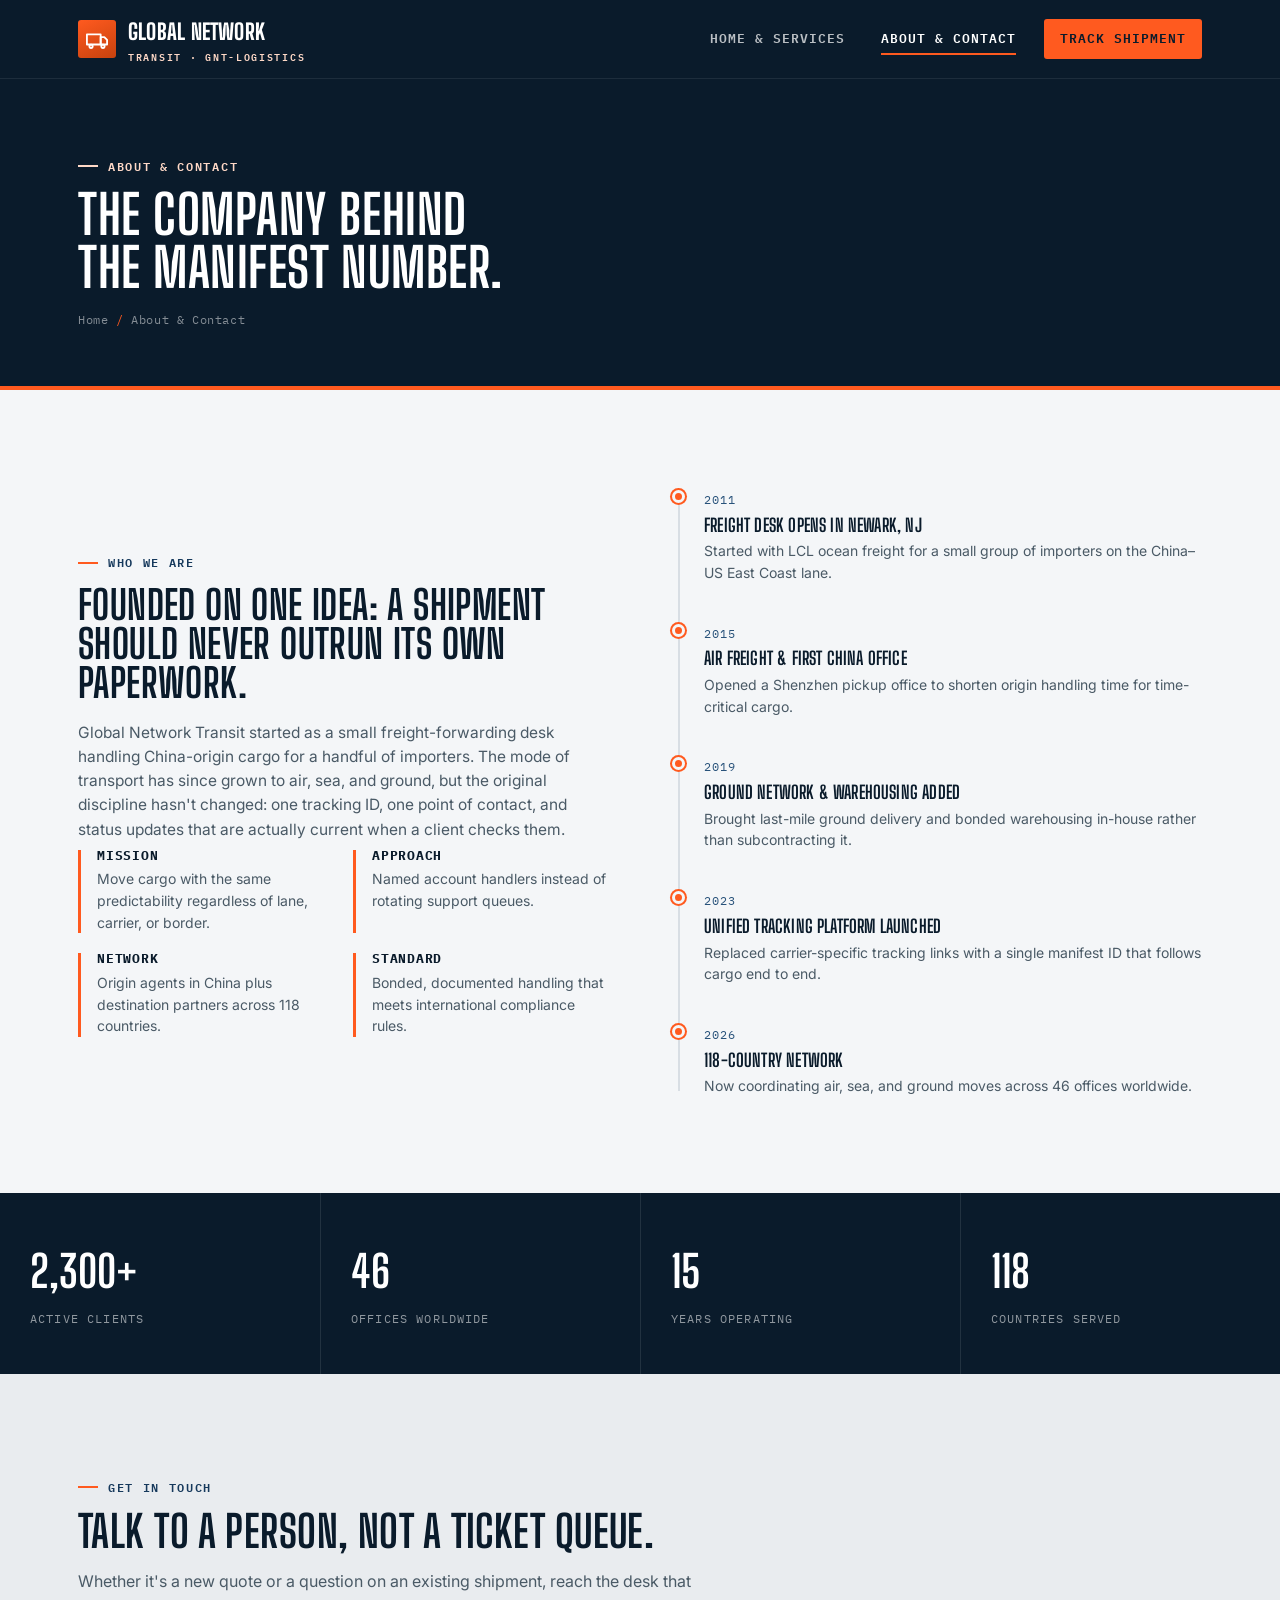
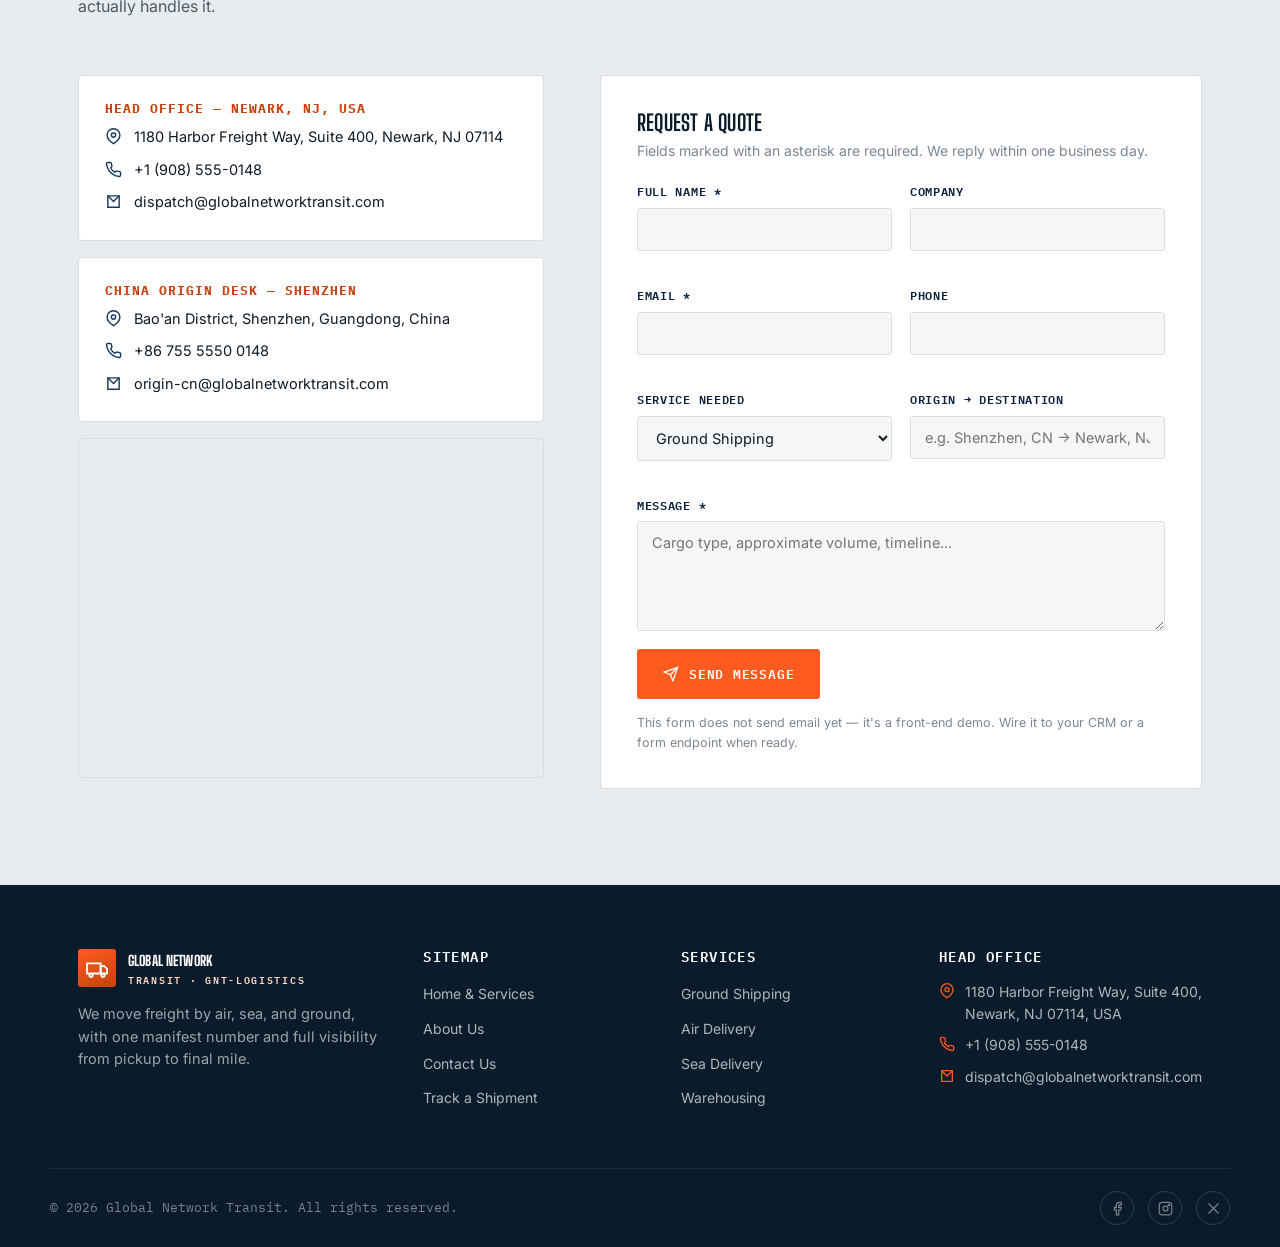
==== about-contact.html @ 24b529cf "first commit" ====
<!DOCTYPE html>
<html lang="en">
<head>
<meta charset="UTF-8">
<meta name="viewport" content="width=device-width, initial-scale=1.0">
<title>About &amp; Contact — Global Network Transit</title>
<meta name="description" content="Learn how Global Network Transit operates, then reach our team directly for quotes, support, or partnership inquiries.">
<link rel="stylesheet" href="css/style.css">
</head>
<body>

<header class="site-header">
  <div class="wrap header-inner">
    <a href="index.html" class="brand">
      <span class="brand-mark">
        <svg viewBox="0 0 24 24" fill="none" stroke="white" stroke-width="2" stroke-linecap="round" stroke-linejoin="round"><rect x="1" y="7" width="15" height="11"/><path d="M16 10h4l3 3v5h-7z"/><circle cx="5.5" cy="20" r="1.8"/><circle cx="18.5" cy="20" r="1.8"/></svg>
      </span>
      <span>Global Network<br><small>TRANSIT &middot; GNT-LOGISTICS</small></span>
    </a>
    <nav class="main-nav" aria-label="Primary">
      <a href="index.html">Home &amp; Services</a>
      <a href="about-contact.html" class="is-active">About &amp; Contact</a>
      <a href="tracking.html" class="nav-cta">Track Shipment</a>
    </nav>
  </div>
</header>

<section class="page-hero">
  <div class="wrap">
    <span class="eyebrow hero-eyebrow">About &amp; Contact</span>
    <h1>The company behind<br>the manifest number.</h1>
    <p class="breadcrumb"><a href="index.html">Home</a> <span>/</span> About &amp; Contact</p>
  </div>
</section>

<!-- ============================================================ ABOUT -->
<section class="section" id="about">
  <div class="wrap split">
    <div>
      <span class="eyebrow">Who We Are</span>
      <h2 style="margin-top:14px; font-size:clamp(28px,3.4vw,40px);">Founded on one idea: a shipment should never outrun its own paperwork.</h2>
      <p style="margin-top:18px; font-size:15.5px; color:#4A5A66;">Global Network Transit started as a small freight-forwarding desk handling China-origin cargo for a handful of importers. The mode of transport has since grown to air, sea, and ground, but the original discipline hasn't changed: one tracking ID, one point of contact, and status updates that are actually current when a client checks them.</p>
      <div class="value-list">
        <div class="value-item"><h4>Mission</h4><p>Move cargo with the same predictability regardless of lane, carrier, or border.</p></div>
        <div class="value-item"><h4>Approach</h4><p>Named account handlers instead of rotating support queues.</p></div>
        <div class="value-item"><h4>Network</h4><p>Origin agents in China plus destination partners across 118 countries.</p></div>
        <div class="value-item"><h4>Standard</h4><p>Bonded, documented handling that meets international compliance rules.</p></div>
      </div>
    </div>
    <div class="timeline">
      <div class="timeline-item"><span class="yr">2011</span><h4>Freight desk opens in Newark, NJ</h4><p>Started with LCL ocean freight for a small group of importers on the China–US East Coast lane.</p></div>
      <div class="timeline-item"><span class="yr">2015</span><h4>Air freight &amp; first China office</h4><p>Opened a Shenzhen pickup office to shorten origin handling time for time-critical cargo.</p></div>
      <div class="timeline-item"><span class="yr">2019</span><h4>Ground network &amp; warehousing added</h4><p>Brought last-mile ground delivery and bonded warehousing in-house rather than subcontracting it.</p></div>
      <div class="timeline-item"><span class="yr">2023</span><h4>Unified tracking platform launched</h4><p>Replaced carrier-specific tracking links with a single manifest ID that follows cargo end to end.</p></div>
      <div class="timeline-item"><span class="yr">2026</span><h4>118-country network</h4><p>Now coordinating air, sea, and ground moves across 46 offices worldwide.</p></div>
    </div>
  </div>
</section>

<div class="stats-strip">
  <div class="stat-block"><b>2,300+</b><span>Active Clients</span></div>
  <div class="stat-block"><b>46</b><span>Offices Worldwide</span></div>
  <div class="stat-block"><b>15</b><span>Years Operating</span></div>
  <div class="stat-block"><b>118</b><span>Countries Served</span></div>
</div>

<!-- ============================================================ CONTACT -->
<section class="section section-dim" id="contact">
  <div class="wrap">
    <div class="section-head">
      <span class="eyebrow">Get In Touch</span>
      <h2>Talk to a person, not a ticket queue.</h2>
      <p>Whether it's a new quote or a question on an existing shipment, reach the desk that actually handles it.</p>
    </div>

    <div class="contact-grid">

      <div>
        <div class="contact-card">
          <h4>Head Office — Newark, NJ, USA</h4>
          <div class="line"><svg viewBox="0 0 24 24" fill="none" stroke="currentColor" stroke-width="2"><path d="M21 10c0 7-9 12-9 12s-9-5-9-12a9 9 0 0 1 18 0z"/><circle cx="12" cy="10" r="3"/></svg><span>1180 Harbor Freight Way, Suite 400, Newark, NJ 07114</span></div>
          <div class="line"><svg viewBox="0 0 24 24" fill="none" stroke="currentColor" stroke-width="2"><path d="M22 16.9v3a2 2 0 0 1-2.2 2 19.8 19.8 0 0 1-8.6-3.1 19.5 19.5 0 0 1-6-6 19.8 19.8 0 0 1-3.1-8.7A2 2 0 0 1 4.1 2h3a2 2 0 0 1 2 1.7c.1.9.3 1.8.6 2.7a2 2 0 0 1-.5 2.1L8 9.9a16 16 0 0 0 6 6l1.4-1.2a2 2 0 0 1 2.1-.5c.9.3 1.8.5 2.7.6a2 2 0 0 1 1.8 2.1z"/></svg><span>+1 (908) 555-0148</span></div>
          <div class="line"><svg viewBox="0 0 24 24" fill="none" stroke="currentColor" stroke-width="2"><path d="M4 4h16v16H4z"/><path d="m4 4 8 8 8-8"/></svg><span>dispatch@globalnetworktransit.com</span></div>
        </div>

        <div class="contact-card">
          <h4>China Origin Desk — Shenzhen</h4>
          <div class="line"><svg viewBox="0 0 24 24" fill="none" stroke="currentColor" stroke-width="2"><path d="M21 10c0 7-9 12-9 12s-9-5-9-12a9 9 0 0 1 18 0z"/><circle cx="12" cy="10" r="3"/></svg><span>Bao'an District, Shenzhen, Guangdong, China</span></div>
          <div class="line"><svg viewBox="0 0 24 24" fill="none" stroke="currentColor" stroke-width="2"><path d="M22 16.9v3a2 2 0 0 1-2.2 2 19.8 19.8 0 0 1-8.6-3.1 19.5 19.5 0 0 1-6-6 19.8 19.8 0 0 1-3.1-8.7A2 2 0 0 1 4.1 2h3a2 2 0 0 1 2 1.7c.1.9.3 1.8.6 2.7a2 2 0 0 1-.5 2.1L8 9.9a16 16 0 0 0 6 6l1.4-1.2a2 2 0 0 1 2.1-.5c.9.3 1.8.5 2.7.6a2 2 0 0 1 1.8 2.1z"/></svg><span>+86 755 5550 0148</span></div>
          <div class="line"><svg viewBox="0 0 24 24" fill="none" stroke="currentColor" stroke-width="2"><path d="M4 4h16v16H4z"/><path d="m4 4 8 8 8-8"/></svg><span>origin-cn@globalnetworktransit.com</span></div>
        </div>

        <div class="map-embed">
          <iframe src="https://www.openstreetmap.org/export/embed.html?bbox=-74.2200%2C40.7100%2C-74.1300%2C40.7600&layer=mapnik&marker=40.735,-74.175" style="border:0; width:100%; height:100%;" loading="lazy" title="Head office location map"></iframe>
        </div>
      </div>

      <div class="form-card" id="quote">
        <h3 style="font-size:22px; margin-bottom:6px;">Request a Quote</h3>
        <p style="font-size:14px; color:#7A8792; margin-bottom:22px;">Fields marked with an asterisk are required. We reply within one business day.</p>
        <form id="contactForm" novalidate>
          <div class="field-row">
            <div class="field"><label for="fname">Full name *</label><input id="fname" name="fname" type="text" required></div>
            <div class="field"><label for="company">Company</label><input id="company" name="company" type="text"></div>
          </div>
          <div class="field-row">
            <div class="field"><label for="email">Email *</label><input id="email" name="email" type="email" required></div>
            <div class="field"><label for="phone">Phone</label><input id="phone" name="phone" type="tel"></div>
          </div>
          <div class="field-row">
            <div class="field">
              <label for="service">Service needed</label>
              <select id="service" name="service">
                <option>Ground Shipping</option>
                <option>Air Delivery</option>
                <option>Sea Delivery</option>
                <option>Warehousing</option>
                <option>Not sure yet</option>
              </select>
            </div>
            <div class="field">
              <label for="lane">Origin → Destination</label>
              <input id="lane" name="lane" type="text" placeholder="e.g. Shenzhen, CN → Newark, NJ">
            </div>
          </div>
          <div class="field">
            <label for="message">Message *</label>
            <textarea id="message" name="message" required placeholder="Cargo type, approximate volume, timeline..."></textarea>
          </div>
          <button type="submit" class="btn btn-signal">
            <svg viewBox="0 0 24 24" fill="none" stroke="currentColor" stroke-width="2"><path d="m22 2-7 20-4-9-9-4z"/><path d="M22 2 11 13"/></svg>
            Send Message
          </button>
          <p class="form-note">This form does not send email yet — it's a front-end demo. Wire it to your CRM or a form endpoint when ready.</p>
          <div class="form-success" id="formSuccess">
            <svg viewBox="0 0 24 24" fill="none" stroke="currentColor" stroke-width="2"><path d="M22 11.08V12a10 10 0 1 1-5.93-9.14"/><path d="m22 4-10 10-3-3"/></svg>
            <span>Thanks — your message has been queued for our dispatch team.</span>
          </div>
        </form>
      </div>

    </div>
  </div>
</section>

<footer class="site-footer">
  <div class="wrap footer-grid">
    <div class="footer-brand">
      <a href="index.html" class="brand" style="color:white;">
        <span class="brand-mark"><svg viewBox="0 0 24 24" fill="none" stroke="white" stroke-width="2" stroke-linecap="round" stroke-linejoin="round"><rect x="1" y="7" width="15" height="11"/><path d="M16 10h4l3 3v5h-7z"/><circle cx="5.5" cy="20" r="1.8"/><circle cx="18.5" cy="20" r="1.8"/></svg></span>
        <span>Global Network<br><small>TRANSIT &middot; GNT-LOGISTICS</small></span>
      </a>
      <p>We move freight by air, sea, and ground, with one manifest number and full visibility from pickup to final mile.</p>
    </div>
    <div>
      <h4>Sitemap</h4>
      <ul>
        <li><a href="index.html">Home &amp; Services</a></li>
        <li><a href="about-contact.html">About Us</a></li>
        <li><a href="about-contact.html#contact">Contact Us</a></li>
        <li><a href="tracking.html">Track a Shipment</a></li>
      </ul>
    </div>
    <div>
      <h4>Services</h4>
      <ul>
        <li><a href="index.html#services">Ground Shipping</a></li>
        <li><a href="index.html#services">Air Delivery</a></li>
        <li><a href="index.html#services">Sea Delivery</a></li>
        <li><a href="index.html#services">Warehousing</a></li>
      </ul>
    </div>
    <div>
      <h4>Head Office</h4>
      <div class="footer-contact-line">
        <svg viewBox="0 0 24 24" fill="none" stroke="currentColor" stroke-width="2"><path d="M21 10c0 7-9 12-9 12s-9-5-9-12a9 9 0 0 1 18 0z"/><circle cx="12" cy="10" r="3"/></svg>
        <span>1180 Harbor Freight Way, Suite 400, Newark, NJ 07114, USA</span>
      </div>
      <div class="footer-contact-line">
        <svg viewBox="0 0 24 24" fill="none" stroke="currentColor" stroke-width="2"><path d="M22 16.9v3a2 2 0 0 1-2.2 2 19.8 19.8 0 0 1-8.6-3.1 19.5 19.5 0 0 1-6-6 19.8 19.8 0 0 1-3.1-8.7A2 2 0 0 1 4.1 2h3a2 2 0 0 1 2 1.7c.1.9.3 1.8.6 2.7a2 2 0 0 1-.5 2.1L8 9.9a16 16 0 0 0 6 6l1.4-1.2a2 2 0 0 1 2.1-.5c.9.3 1.8.5 2.7.6a2 2 0 0 1 1.8 2.1z"/></svg>
        <span>+1 (908) 555-0148</span>
      </div>
      <div class="footer-contact-line">
        <svg viewBox="0 0 24 24" fill="none" stroke="currentColor" stroke-width="2"><path d="M4 4h16v16H4z"/><path d="m4 4 8 8 8-8"/></svg>
        <span>dispatch@globalnetworktransit.com</span>
      </div>
    </div>
  </div>
  <div class="wrap footer-bottom">
    <span>&copy; 2026 Global Network Transit. All rights reserved.</span>
    <div class="footer-social">
      <a href="#" aria-label="Facebook"><svg viewBox="0 0 24 24" fill="none" stroke="currentColor" stroke-width="2"><path d="M18 2h-3a5 5 0 0 0-5 5v3H7v4h3v8h4v-8h3l1-4h-4V7a1 1 0 0 1 1-1h3z"/></svg></a>
      <a href="#" aria-label="Instagram"><svg viewBox="0 0 24 24" fill="none" stroke="currentColor" stroke-width="2"><rect x="2" y="2" width="20" height="20" rx="5"/><circle cx="12" cy="12" r="4"/><circle cx="17.5" cy="6.5" r="1"/></svg></a>
      <a href="#" aria-label="X / Twitter"><svg viewBox="0 0 24 24" fill="none" stroke="currentColor" stroke-width="2"><path d="M4 4l16 16M20 4 4 20"/></svg></a>
    </div>
  </div>
</footer>

<script>
document.getElementById('contactForm').addEventListener('submit', function(e){
  e.preventDefault();
  document.getElementById('formSuccess').classList.add('show');
});
</script>

</body>
</html>
---- css/style.css ----
/* ==========================================================================
   GLOBAL NETWORK TRANSIT — shared stylesheet
   Design language: "Manifest Line" — cargo-stencil display type,
   navy hull + signal-orange freight accent, route-line motif.
   ========================================================================== */

@import url('https://fonts.googleapis.com/css2?family=Big+Shoulders+Display:wght@600;700;800;900&family=Inter:wght@400;500;600;700&family=IBM+Plex+Mono:wght@500;600&display=swap');

:root{
  --navy-900:#0A1B2B;
  --navy-800:#0C2340;
  --navy-700:#16395C;
  --navy-600:#28527A;
  --ink:#0E1B26;
  --paper:#F4F6F8;
  --paper-dim:#E9ECEF;
  --line:#D8DEE4;
  --signal:#FF5A1F;
  --signal-dim:#FFD9C7;
  --signal-deep:#C7420E;
  --white:#FFFFFF;
  --ok:#1C8A5B;

  --font-display:'Big Shoulders Display', sans-serif;
  --font-body:'Inter', -apple-system, BlinkMacSystemFont, sans-serif;
  --font-mono:'IBM Plex Mono', monospace;

  --wrap:1180px;
  --radius:4px;
  --shadow-soft: 0 12px 32px -18px rgba(10,27,43,0.35);
}

*,*::before,*::after{ box-sizing:border-box; }
html{ scroll-behavior:smooth; }
body{
  margin:0;
  font-family:var(--font-body);
  color:var(--ink);
  background:var(--paper);
  line-height:1.55;
  -webkit-font-smoothing:antialiased;
}
img{ max-width:100%; display:block; }
a{ color:inherit; text-decoration:none; }
ul{ list-style:none; margin:0; padding:0; }
h1,h2,h3,h4{ margin:0; font-family:var(--font-display); text-transform:uppercase; letter-spacing:0.01em; line-height:0.98; color:var(--navy-900); }
p{ margin:0; }
button{ font-family:inherit; cursor:pointer; }
input,select,textarea{ font-family:inherit; font-size:inherit; }

:focus-visible{
  outline:3px solid var(--signal);
  outline-offset:2px;
}

.wrap{ max-width:var(--wrap); margin:0 auto; padding:0 28px; }

.eyebrow{
  display:inline-flex; align-items:center; gap:10px;
  font-family:var(--font-mono); font-size:12px; font-weight:600;
  letter-spacing:0.14em; text-transform:uppercase;
  color:var(--navy-700);
}
.eyebrow::before{
  content:''; width:20px; height:2px; background:var(--signal);
  display:inline-block;
}

/* ---------------------------------------------------------------- header */
.site-header{
  position:sticky; top:0; z-index:100;
  background:var(--navy-900);
  border-bottom:1px solid rgba(255,255,255,0.08);
}
.header-inner{
  display:flex; align-items:center; justify-content:space-between;
  gap:24px; height:78px;
}
.brand{
  display:flex; align-items:center; gap:12px;
  font-family:var(--font-display); color:var(--white);
  font-size:22px; font-weight:800; letter-spacing:0.01em;
  text-transform:uppercase; white-space:nowrap;
}
.brand-mark{
  width:38px; height:38px; border-radius:3px;
  background:linear-gradient(155deg, var(--signal), var(--signal-deep));
  display:flex; align-items:center; justify-content:center;
  flex-shrink:0;
}
.brand-mark svg{ width:22px; height:22px; }
.brand small{
  display:block; font-family:var(--font-mono); font-size:9.5px;
  letter-spacing:0.18em; color:var(--signal-dim); font-weight:600;
  text-transform:uppercase;
}

.main-nav{ display:flex; align-items:center; gap:4px; }
.main-nav a{
  font-family:var(--font-mono); font-size:12.5px; font-weight:600;
  letter-spacing:0.08em; text-transform:uppercase;
  color:rgba(255,255,255,0.72);
  padding:10px 16px; border-radius:3px;
  transition:color .15s ease, background .15s ease;
}
.main-nav a:hover{ color:var(--white); background:rgba(255,255,255,0.06); }
.main-nav a.is-active{ color:var(--white); }
.main-nav a.is-active{ position:relative; }
.main-nav a.is-active::after{
  content:''; position:absolute; left:16px; right:16px; bottom:4px;
  height:2px; background:var(--signal);
}
.nav-cta{
  background:var(--signal) !important; color:var(--navy-900) !important;
  margin-left:8px;
}
.nav-cta:hover{ background:#ff7038 !important; }

.nav-toggle{ display:none; }

/* ---------------------------------------------------------------- footer */
.site-footer{
  background:var(--navy-900); color:rgba(255,255,255,0.68);
  padding:64px 0 0;
}
.footer-grid{
  display:grid; grid-template-columns:1.4fr 1fr 1fr 1.1fr;
  gap:40px; padding-bottom:48px;
  border-bottom:1px solid rgba(255,255,255,0.08);
}
.footer-grid h4{
  color:var(--white); font-size:14px; letter-spacing:0.1em;
  margin-bottom:18px; font-family:var(--font-mono); font-weight:600;
  text-transform:uppercase;
}
.footer-grid p{ font-size:14.5px; color:rgba(255,255,255,0.6); }
.footer-grid li{ margin-bottom:10px; }
.footer-grid a{ font-size:14px; color:rgba(255,255,255,0.68); transition:color .15s; }
.footer-grid a:hover{ color:var(--signal); }
.footer-brand .brand{ margin-bottom:16px; }
.footer-contact-line{ display:flex; gap:10px; font-size:14px; margin-bottom:10px; color:rgba(255,255,255,0.68); }
.footer-contact-line svg{ width:16px; height:16px; flex-shrink:0; margin-top:2px; color:var(--signal); }
.footer-bottom{
  display:flex; align-items:center; justify-content:space-between;
  padding:22px 0; font-size:13px; color:rgba(255,255,255,0.45);
  font-family:var(--font-mono);
}
.footer-social{ display:flex; gap:14px; }
.footer-social a{
  width:34px; height:34px; border:1px solid rgba(255,255,255,0.15);
  border-radius:50%; display:flex; align-items:center; justify-content:center;
}
.footer-social svg{ width:15px; height:15px; }
.footer-social a:hover{ border-color:var(--signal); color:var(--signal); }

/* ---------------------------------------------------------------- buttons */
.btn{
  display:inline-flex; align-items:center; gap:10px;
  padding:14px 26px; border-radius:3px; border:none;
  font-family:var(--font-mono); font-size:13px; font-weight:600;
  letter-spacing:0.06em; text-transform:uppercase;
  transition:transform .15s ease, box-shadow .15s ease, background .15s ease;
}
.btn-signal{ background:var(--signal); color:var(--white); }
.btn-signal:hover{ background:var(--signal-deep); transform:translateY(-1px); }
.btn-outline{
  background:transparent; color:var(--white); border:1.5px solid rgba(255,255,255,0.35);
}
.btn-outline:hover{ border-color:var(--white); background:rgba(255,255,255,0.06); }
.btn-navy{ background:var(--navy-900); color:var(--white); }
.btn-navy:hover{ background:var(--navy-700); }
.btn svg{ width:16px; height:16px; }

/* ---------------------------------------------------------------- hero */
.hero{
  position:relative; overflow:hidden;
  background:radial-gradient(1200px 600px at 85% -10%, var(--navy-700), var(--navy-900) 60%);
  color:var(--white);
  padding:96px 0 120px;
}
.hero-grid{
  display:grid; grid-template-columns:1.05fr 0.95fr; gap:48px; align-items:center;
}
.hero-eyebrow{ color:var(--signal-dim); }
.hero-eyebrow::before{ background:var(--signal-dim); }
.hero h1{
  color:var(--white); font-size:clamp(40px,5.4vw,68px); margin:18px 0 22px;
}
.hero h1 em{ font-style:normal; color:var(--signal); }
.hero p.lede{
  font-family:var(--font-body); font-size:17px; color:rgba(255,255,255,0.72);
  max-width:480px; margin-bottom:32px;
}
.hero-actions{ display:flex; gap:14px; flex-wrap:wrap; margin-bottom:44px; }
.hero-stats{ display:flex; gap:36px; flex-wrap:wrap; }
.hero-stat b{
  display:block; font-family:var(--font-display); font-size:30px; color:var(--white);
}
.hero-stat span{
  font-family:var(--font-mono); font-size:11px; letter-spacing:0.1em;
  color:rgba(255,255,255,0.55); text-transform:uppercase;
}

/* route-line signature graphic */
.route-fig{ position:relative; }
.route-fig svg{ width:100%; height:auto; overflow:visible; }
.route-path{
  fill:none; stroke:rgba(255,255,255,0.28); stroke-width:2;
  stroke-dasharray:7 8;
}
.route-path.is-live{
  stroke:var(--signal); stroke-dasharray:520;
  stroke-dashoffset:520;
  animation:draw 3.2s ease forwards infinite;
}
@keyframes draw{
  0%{ stroke-dashoffset:520; }
  60%{ stroke-dashoffset:0; }
  100%{ stroke-dashoffset:0; }
}
.route-node{ fill:var(--navy-900); stroke:var(--white); stroke-width:2.5; }
.route-node.origin{ fill:var(--signal); }
.route-node.dest{ fill:var(--ok); }
.route-tag{
  font-family:var(--font-mono); font-size:11px; fill:rgba(255,255,255,0.75);
  letter-spacing:0.04em;
}
.route-chip{
  position:absolute; background:rgba(10,27,43,0.9); border:1px solid rgba(255,255,255,0.14);
  padding:8px 12px; border-radius:4px; font-family:var(--font-mono); font-size:11.5px;
  color:var(--white); backdrop-filter:blur(6px);
}

@media (prefers-reduced-motion:reduce){
  .route-path.is-live{ animation:none; stroke-dashoffset:0; }
}

/* ---------------------------------------------------------------- sections */
.section{ padding:96px 0; }
.section-tight{ padding:64px 0; }
.section-navy{ background:var(--navy-900); color:var(--white); }
.section-navy h2, .section-navy h3{ color:var(--white); }
.section-dim{ background:var(--paper-dim); }
.section-head{ max-width:640px; margin-bottom:56px; }
.section-head h2{ font-size:clamp(30px,3.6vw,44px); margin-top:14px; }
.section-head p{ margin-top:16px; font-size:16px; color:#4A5A66; }
.section-navy .section-head p{ color:rgba(255,255,255,0.65); }

/* ---------------------------------------------------------------- service cards */
.card-grid{
  display:grid; grid-template-columns:repeat(4,1fr); gap:2px;
  background:var(--line); border:1px solid var(--line);
}
.service-card{
  background:var(--white); padding:32px 26px; position:relative;
  transition:background .18s ease;
}
.service-card:hover{ background:#FFFBF8; }
.service-card .code{
  font-family:var(--font-mono); font-size:11px; color:var(--signal);
  letter-spacing:0.1em; margin-bottom:18px; display:block;
}
.service-icon{
  width:46px; height:46px; border-radius:3px; background:var(--navy-900);
  display:flex; align-items:center; justify-content:center; margin-bottom:20px;
}
.service-icon svg{ width:24px; height:24px; color:var(--signal-dim); }
.service-card h3{ font-size:21px; margin-bottom:10px; }
.service-card p{ font-size:14.5px; color:#4A5A66; margin-bottom:18px; }
.service-card a.card-link{
  font-family:var(--font-mono); font-size:12px; font-weight:600;
  letter-spacing:0.06em; text-transform:uppercase; color:var(--navy-900);
  display:inline-flex; align-items:center; gap:6px;
}
.service-card a.card-link svg{ width:14px; height:14px; transition:transform .15s; }
.service-card a.card-link:hover svg{ transform:translateX(3px); }

/* ---------------------------------------------------------------- reasons (why choose) */
.reason-list{ display:flex; flex-direction:column; }
.reason-row{
  display:grid; grid-template-columns:96px 1fr 1fr; gap:32px;
  align-items:start; padding:34px 0; border-top:1px solid rgba(255,255,255,0.1);
}
.reason-row:last-child{ border-bottom:1px solid rgba(255,255,255,0.1); }
.reason-code{
  font-family:var(--font-mono); font-size:13px; color:var(--signal);
  letter-spacing:0.08em; padding-top:6px;
}
.reason-row h3{ font-size:24px; color:var(--white); }
.reason-row p{ font-size:15px; color:rgba(255,255,255,0.65); padding-top:4px; }

/* ---------------------------------------------------------------- industries */
.industry-grid{
  display:grid; grid-template-columns:repeat(3,1fr); gap:22px;
}
.industry-card{
  border:1px solid var(--line); border-radius:4px; padding:28px 24px;
  background:var(--white);
}
.industry-card .code{ font-family:var(--font-mono); font-size:11px; color:var(--navy-600); letter-spacing:0.1em; }
.industry-card h3{ font-size:19px; margin:12px 0 8px; }
.industry-card p{ font-size:14px; color:#4A5A66; }

/* ---------------------------------------------------------------- stats strip */
.stats-strip{
  background:var(--navy-900); color:var(--white);
  display:grid; grid-template-columns:repeat(4,1fr);
}
.stat-block{
  padding:44px 30px; text-align:left; border-left:1px solid rgba(255,255,255,0.1);
}
.stat-block:first-child{ border-left:none; }
.stat-block b{ font-family:var(--font-display); font-size:44px; display:block; }
.stat-block span{
  font-family:var(--font-mono); font-size:11.5px; letter-spacing:0.1em;
  color:rgba(255,255,255,0.55); text-transform:uppercase;
}

/* ---------------------------------------------------------------- CTA banner */
.cta-banner{
  background:linear-gradient(120deg, var(--signal), var(--signal-deep));
  color:var(--white); padding:56px 0;
}
.cta-inner{ display:flex; align-items:center; justify-content:space-between; gap:24px; flex-wrap:wrap; }
.cta-inner h2{ color:var(--white); font-size:clamp(26px,3vw,36px); max-width:520px; }
.cta-inner .btn-navy{ flex-shrink:0; }

/* ---------------------------------------------------------------- page hero (interior pages) */
.page-hero{
  background:var(--navy-900); color:var(--white); padding:70px 0 56px;
  border-bottom:4px solid var(--signal);
}
.page-hero h1{ color:var(--white); font-size:clamp(36px,4.6vw,54px); margin-top:14px; }
.breadcrumb{
  font-family:var(--font-mono); font-size:12px; color:rgba(255,255,255,0.5);
  letter-spacing:0.05em; margin-top:16px;
}
.breadcrumb span{ color:var(--signal); }

/* ---------------------------------------------------------------- about page */
.split{
  display:grid; grid-template-columns:1fr 1fr; gap:64px; align-items:center;
}
.value-list{ display:grid; grid-template-columns:1fr 1fr; gap:20px; margin-top:8px; }
.value-item{ border-left:3px solid var(--signal); padding-left:16px; }
.value-item h4{
  font-family:var(--font-mono); font-size:13px; letter-spacing:0.06em;
  text-transform:uppercase; color:var(--navy-900); margin-bottom:6px;
}
.value-item p{ font-size:14px; color:#4A5A66; }

.timeline{ position:relative; padding-left:32px; }
.timeline::before{
  content:''; position:absolute; left:6px; top:6px; bottom:6px; width:2px;
  background:var(--line);
}
.timeline-item{ position:relative; padding-bottom:36px; }
.timeline-item:last-child{ padding-bottom:0; }
.timeline-item::before{
  content:''; position:absolute; left:-32px; top:4px; width:13px; height:13px;
  border-radius:50%; background:var(--signal); border:3px solid var(--paper);
  box-shadow:0 0 0 2px var(--signal);
}
.timeline-item .yr{ font-family:var(--font-mono); font-size:12px; color:var(--navy-600); letter-spacing:0.08em; }
.timeline-item h4{ font-size:18px; margin:6px 0; }
.timeline-item p{ font-size:14px; color:#4A5A66; }

/* ---------------------------------------------------------------- contact */
.contact-grid{
  display:grid; grid-template-columns:1fr 1.15fr; gap:56px; align-items:start;
}
.contact-card{
  background:var(--white); border:1px solid var(--line); border-radius:4px;
  padding:26px; margin-bottom:16px;
}
.contact-card h4{
  font-family:var(--font-mono); font-size:12.5px; letter-spacing:0.08em;
  text-transform:uppercase; color:var(--signal-deep); margin-bottom:12px;
}
.contact-card .line{ display:flex; gap:12px; align-items:flex-start; margin-bottom:10px; font-size:14.5px; }
.contact-card .line svg{ width:17px; height:17px; color:var(--navy-700); flex-shrink:0; margin-top:2px; }
.contact-card .line:last-child{ margin-bottom:0; }

.form-card{
  background:var(--white); border:1px solid var(--line); border-radius:4px; padding:36px;
}
.field-row{ display:grid; grid-template-columns:1fr 1fr; gap:18px; margin-bottom:18px; }
.field{ display:flex; flex-direction:column; gap:7px; margin-bottom:18px; }
.field label{
  font-family:var(--font-mono); font-size:11.5px; letter-spacing:0.06em;
  text-transform:uppercase; color:var(--navy-800); font-weight:600;
}
.field input, .field select, .field textarea{
  border:1.5px solid var(--line); border-radius:3px; padding:12px 14px;
  font-size:14.5px; color:var(--ink); background:var(--paper); transition:border-color .15s;
}
.field input:focus, .field select:focus, .field textarea:focus{
  outline:none; border-color:var(--navy-700); background:var(--white);
}
.field textarea{ resize:vertical; min-height:110px; }
.form-note{ font-size:12.5px; color:#7A8792; margin-top:14px; }
.form-success{
  display:none; align-items:center; gap:10px; background:#EAF7F0; border:1px solid #BFE6D2;
  color:var(--ok); padding:14px 16px; border-radius:4px; font-size:14px; margin-top:16px;
}
.form-success.show{ display:flex; }
.form-success svg{ width:18px; height:18px; flex-shrink:0; }

.map-embed{
  border-radius:4px; overflow:hidden; border:1px solid var(--line); height:340px;
}

/* ---------------------------------------------------------------- tracking page */
.track-hero{
  background:var(--navy-900); color:var(--white); padding:80px 0 100px;
  position:relative; overflow:hidden; border-bottom:4px solid var(--signal);
}
.track-panel{
  background:var(--white); border-radius:6px; box-shadow:var(--shadow-soft);
  padding:34px; margin-top:-64px; position:relative; z-index:5;
}
.track-form-row{ display:flex; gap:12px; flex-wrap:wrap; }
.track-form-row .field{ flex:1 1 260px; margin-bottom:0; }
.track-form-row .btn{ flex-shrink:0; align-self:flex-end; height:47px; }
.track-sample{ font-family:var(--font-mono); font-size:12px; color:#7A8792; margin-top:12px; }
.track-sample button{
  background:none; border:none; color:var(--navy-700); font-family:var(--font-mono);
  font-size:12px; text-decoration:underline; padding:0;
}

.track-error{
  display:none; align-items:center; gap:10px; background:#FDECEA; border:1px solid #F5C2BC;
  color:#B23A2E; padding:12px 16px; border-radius:4px; font-size:14px; margin-top:16px;
  font-family:var(--font-mono);
}
.track-error.show{ display:flex; }

.track-results{ display:none; margin-top:56px; }
.track-results.show{ display:block; }

.track-summary{
  display:grid; grid-template-columns:repeat(4,1fr); gap:2px;
  background:var(--line); border:1px solid var(--line); margin-bottom:40px;
}
.summary-cell{ background:var(--white); padding:22px 24px; }
.summary-cell span{
  display:block; font-family:var(--font-mono); font-size:11px; letter-spacing:0.08em;
  text-transform:uppercase; color:#7A8792; margin-bottom:8px;
}
.summary-cell b{ font-size:17px; font-family:var(--font-body); font-weight:700; color:var(--navy-900); }
.summary-cell b.status-live{ color:var(--signal-deep); }
.summary-cell .mono{ font-family:var(--font-mono); font-size:15px; letter-spacing:0.02em; }

.track-columns{ display:grid; grid-template-columns:1.1fr 1fr; gap:44px; align-items:start; }

.map-wrap{
  border-radius:6px; overflow:hidden; border:1px solid var(--line);
  height:460px; position:relative; background:var(--paper-dim);
}
#trackMap{ height:100%; width:100%; }
.map-legend{
  position:absolute; bottom:14px; left:14px; z-index:400;
  background:rgba(255,255,255,0.95); border:1px solid var(--line);
  border-radius:4px; padding:10px 14px; font-family:var(--font-mono); font-size:11px;
  display:flex; gap:14px;
}
.map-legend .dot{ width:9px; height:9px; border-radius:50%; display:inline-block; margin-right:6px; }

.stage-list{ position:relative; padding-left:34px; }
.stage-list::before{
  content:''; position:absolute; left:6px; top:8px; bottom:8px; width:2px; background:var(--line);
}
.stage{ position:relative; padding-bottom:30px; }
.stage:last-child{ padding-bottom:0; }
.stage::before{
  content:''; position:absolute; left:-34px; top:2px; width:15px; height:15px;
  border-radius:50%; background:var(--paper); border:3px solid var(--line);
}
.stage.done::before{ border-color:var(--ok); background:var(--ok); }
.stage.current::before{ border-color:var(--signal); background:var(--signal); box-shadow:0 0 0 4px var(--signal-dim); }
.stage .stage-top{ display:flex; justify-content:space-between; gap:10px; align-items:baseline; }
.stage h4{ font-size:15.5px; }
.stage time{ font-family:var(--font-mono); font-size:11.5px; color:#7A8792; white-space:nowrap; }
.stage p{ font-size:13.5px; color:#4A5A66; margin-top:4px; }

/* ---------------------------------------------------------------- responsive */
@media (max-width:1000px){
  .footer-grid{ grid-template-columns:1fr 1fr; }
  .card-grid{ grid-template-columns:repeat(2,1fr); }
  .industry-grid{ grid-template-columns:repeat(2,1fr); }
  .stats-strip{ grid-template-columns:repeat(2,1fr); }
  .stat-block:nth-child(3){ border-left:none; }
  .hero-grid, .split, .contact-grid, .track-columns{ grid-template-columns:1fr; }
  .reason-row{ grid-template-columns:60px 1fr; }
  .reason-row p{ grid-column:2; }
}
@media (max-width:720px){
  .main-nav{ display:none; }
  .field-row{ grid-template-columns:1fr; }
  .card-grid, .industry-grid{ grid-template-columns:1fr; }
  .footer-grid{ grid-template-columns:1fr; gap:32px; }
  .track-summary{ grid-template-columns:1fr 1fr; }
  .cta-inner{ flex-direction:column; align-items:flex-start; }
}
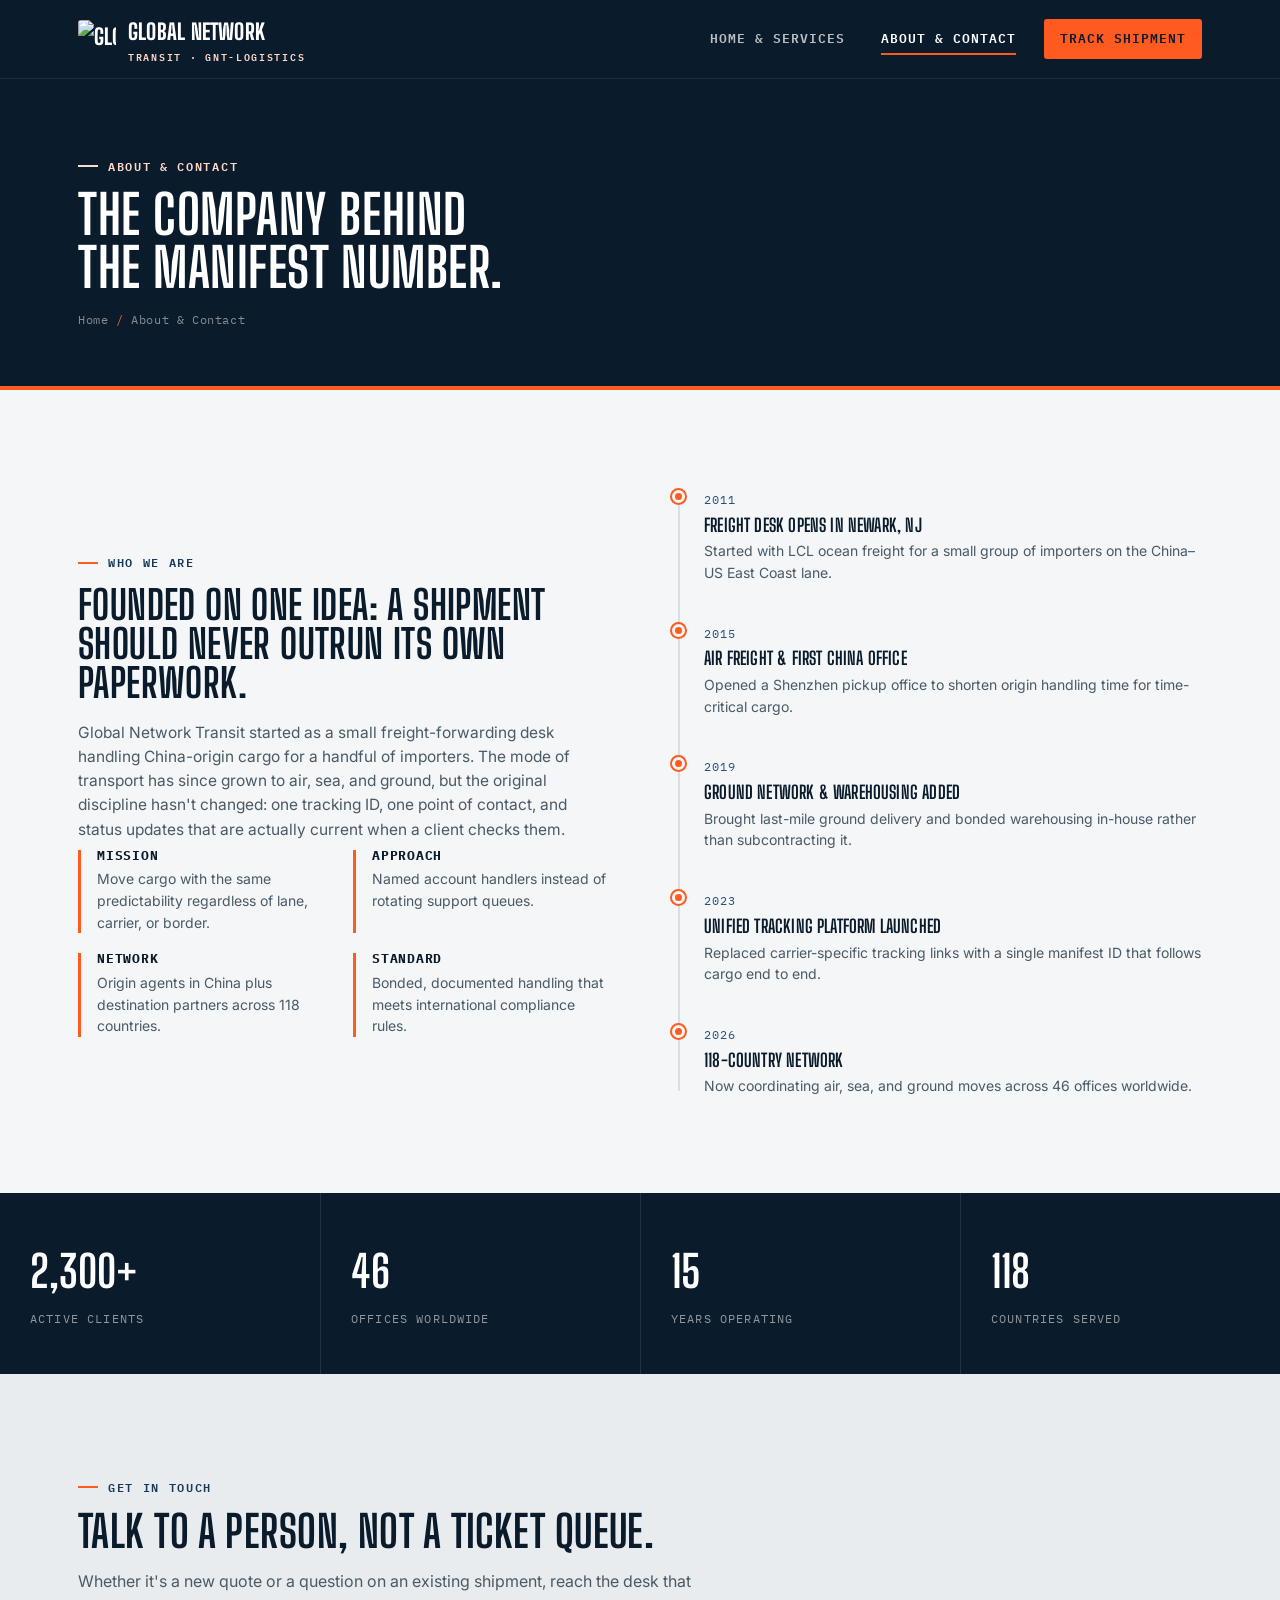
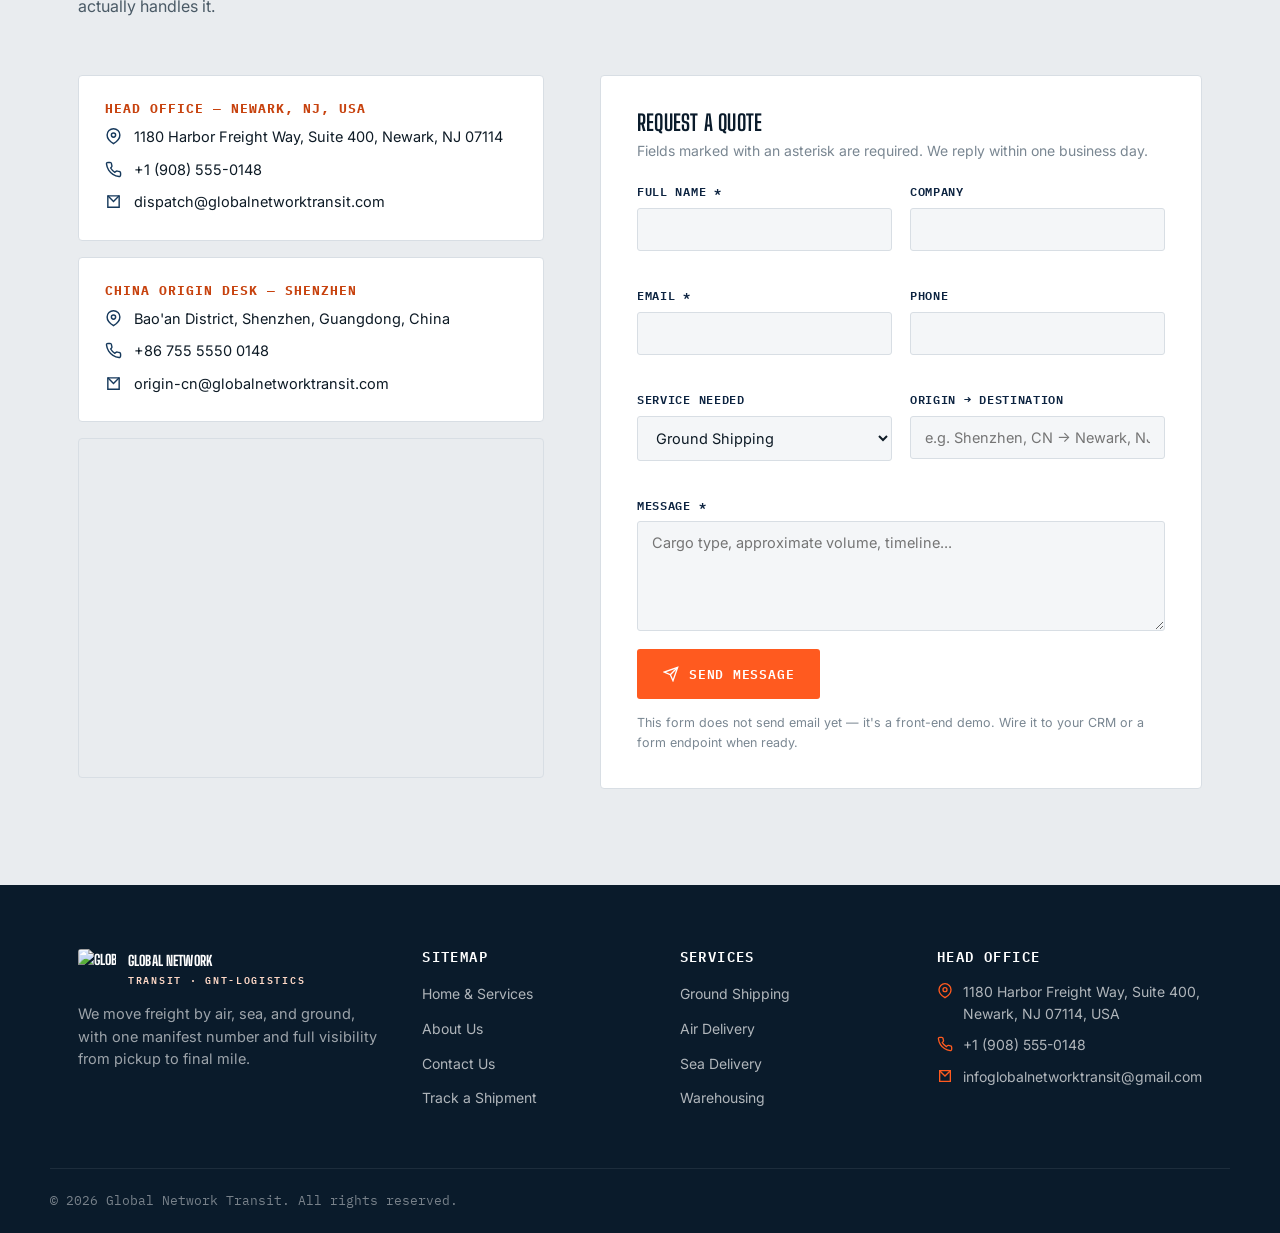
==== commit d9914e45: "I chage the logo, column, and i remove all the social media icons in the footer of the website. I al" ====
--- a/about-contact.html
+++ b/about-contact.html
@@ -12,9 +12,7 @@
 <header class="site-header">
   <div class="wrap header-inner">
     <a href="index.html" class="brand">
-      <span class="brand-mark">
-        <svg viewBox="0 0 24 24" fill="none" stroke="white" stroke-width="2" stroke-linecap="round" stroke-linejoin="round"><rect x="1" y="7" width="15" height="11"/><path d="M16 10h4l3 3v5h-7z"/><circle cx="5.5" cy="20" r="1.8"/><circle cx="18.5" cy="20" r="1.8"/></svg>
-      </span>
+      <span class="brand-mark"><img src="assets/logo.svg" alt="Global Network Transit logo" class="brand-logo"></span>
       <span>Global Network<br><small>TRANSIT &middot; GNT-LOGISTICS</small></span>
     </a>
     <nav class="main-nav" aria-label="Primary">
@@ -147,7 +145,7 @@
   <div class="wrap footer-grid">
     <div class="footer-brand">
       <a href="index.html" class="brand" style="color:white;">
-        <span class="brand-mark"><svg viewBox="0 0 24 24" fill="none" stroke="white" stroke-width="2" stroke-linecap="round" stroke-linejoin="round"><rect x="1" y="7" width="15" height="11"/><path d="M16 10h4l3 3v5h-7z"/><circle cx="5.5" cy="20" r="1.8"/><circle cx="18.5" cy="20" r="1.8"/></svg></span>
+        <span class="brand-mark"><img src="assets/logo.svg" alt="Global Network Transit logo" class="brand-logo"></span>
         <span>Global Network<br><small>TRANSIT &middot; GNT-LOGISTICS</small></span>
       </a>
       <p>We move freight by air, sea, and ground, with one manifest number and full visibility from pickup to final mile.</p>
@@ -182,17 +180,12 @@
       </div>
       <div class="footer-contact-line">
         <svg viewBox="0 0 24 24" fill="none" stroke="currentColor" stroke-width="2"><path d="M4 4h16v16H4z"/><path d="m4 4 8 8 8-8"/></svg>
-        <span>dispatch@globalnetworktransit.com</span>
+        <span>infoglobalnetworktransit@gmail.com</span>
       </div>
     </div>
   </div>
   <div class="wrap footer-bottom">
     <span>&copy; 2026 Global Network Transit. All rights reserved.</span>
-    <div class="footer-social">
-      <a href="#" aria-label="Facebook"><svg viewBox="0 0 24 24" fill="none" stroke="currentColor" stroke-width="2"><path d="M18 2h-3a5 5 0 0 0-5 5v3H7v4h3v8h4v-8h3l1-4h-4V7a1 1 0 0 1 1-1h3z"/></svg></a>
-      <a href="#" aria-label="Instagram"><svg viewBox="0 0 24 24" fill="none" stroke="currentColor" stroke-width="2"><rect x="2" y="2" width="20" height="20" rx="5"/><circle cx="12" cy="12" r="4"/><circle cx="17.5" cy="6.5" r="1"/></svg></a>
-      <a href="#" aria-label="X / Twitter"><svg viewBox="0 0 24 24" fill="none" stroke="currentColor" stroke-width="2"><path d="M4 4l16 16M20 4 4 20"/></svg></a>
-    </div>
   </div>
 </footer>
 
--- a/css/style.css
+++ b/css/style.css
@@ -84,11 +84,11 @@
 }
 .brand-mark{
   width:38px; height:38px; border-radius:3px;
-  background:linear-gradient(155deg, var(--signal), var(--signal-deep));
   display:flex; align-items:center; justify-content:center;
-  flex-shrink:0;
+  flex-shrink:0; overflow:hidden;
 }
 .brand-mark svg{ width:22px; height:22px; }
+.brand-logo{ width:100%; height:100%; object-fit:contain; display:block; }
 .brand small{
   display:block; font-family:var(--font-mono); font-size:9.5px;
   letter-spacing:0.18em; color:var(--signal-dim); font-weight:600;
@@ -248,7 +248,7 @@
 
 /* ---------------------------------------------------------------- service cards */
 .card-grid{
-  display:grid; grid-template-columns:repeat(4,1fr); gap:2px;
+  display:grid; grid-template-columns:repeat(3,1fr); gap:2px;
   background:var(--line); border:1px solid var(--line);
 }
 .service-card{
@@ -482,6 +482,68 @@
 .stage h4{ font-size:15.5px; }
 .stage time{ font-family:var(--font-mono); font-size:11.5px; color:#7A8792; white-space:nowrap; }
 .stage p{ font-size:13.5px; color:#4A5A66; margin-top:4px; }
+
+/* ---------------------------------------------------------------- photo placeholder */
+.photo-placeholder{
+  border-radius:6px; overflow:hidden; border:1px solid var(--line);
+  aspect-ratio:21/9; background:var(--paper-dim);
+}
+.photo-placeholder img{ width:100%; height:100%; object-fit:cover; display:block; }
+.photo-placeholder.is-square{ aspect-ratio:1/1; }
+.photo-caption{
+  font-family:var(--font-mono); font-size:12px; color:#7A8792;
+  margin-top:12px; text-align:center;
+}
+
+/* ---------------------------------------------------------------- live chat widget */
+.chat-widget{ position:fixed; right:22px; bottom:22px; z-index:600; font-family:var(--font-body); }
+.chat-toggle{
+  width:58px; height:58px; border-radius:50%; border:none;
+  background:var(--signal); color:var(--white); display:flex; align-items:center; justify-content:center;
+  box-shadow:0 10px 24px -8px rgba(199,66,14,0.55); position:relative;
+  transition:transform .15s ease, background .15s ease;
+}
+.chat-toggle:hover{ background:var(--signal-deep); transform:translateY(-2px); }
+.chat-toggle svg{ width:25px; height:25px; }
+.chat-toggle-dot{
+  position:absolute; top:1px; right:1px; width:13px; height:13px; border-radius:50%;
+  background:var(--ok); border:2px solid var(--white);
+}
+.chat-panel{
+  position:absolute; right:0; bottom:74px; width:344px; max-width:calc(100vw - 44px);
+  background:var(--white); border-radius:8px; box-shadow:0 24px 48px -16px rgba(10,27,43,0.4);
+  border:1px solid var(--line); display:none; flex-direction:column; overflow:hidden;
+}
+.chat-panel.open{ display:flex; }
+.chat-header{
+  background:var(--navy-900); color:var(--white); padding:16px 18px;
+  display:flex; align-items:flex-start; justify-content:space-between;
+}
+.chat-header strong{ display:block; font-size:14.5px; }
+.chat-status{ display:flex; align-items:center; gap:6px; font-family:var(--font-mono); font-size:11px; color:rgba(255,255,255,0.65); margin-top:5px; }
+.dot-online{ width:7px; height:7px; border-radius:50%; background:var(--ok); display:inline-block; flex-shrink:0; }
+.chat-close{ background:none; border:none; color:var(--white); font-size:22px; line-height:1; cursor:pointer; padding:0 2px; }
+.chat-body{ padding:16px 18px; display:flex; flex-direction:column; gap:10px; max-height:320px; overflow-y:auto; background:var(--paper); }
+.chat-msg{ padding:10px 13px; border-radius:10px; font-size:13.5px; line-height:1.45; max-width:85%; }
+.chat-msg.system{ background:var(--paper-dim); color:var(--ink); align-self:flex-start; border-bottom-left-radius:2px; }
+.chat-msg.user{ background:var(--signal); color:var(--white); align-self:flex-end; border-bottom-right-radius:2px; }
+.chat-input-row{ display:flex; gap:8px; padding:12px 14px; border-top:1px solid var(--line); background:var(--white); }
+.chat-input-row input{
+  flex:1; border:1.5px solid var(--line); border-radius:20px; padding:9px 14px;
+  font-size:13.5px; background:var(--paper);
+}
+.chat-input-row input:focus{ outline:none; border-color:var(--navy-700); background:var(--white); }
+.chat-input-row button{
+  width:36px; height:36px; border-radius:50%; border:none; background:var(--navy-900);
+  color:var(--white); display:flex; align-items:center; justify-content:center; flex-shrink:0;
+}
+.chat-input-row button:hover{ background:var(--navy-700); }
+.chat-input-row button svg{ width:16px; height:16px; }
+.chat-note{ font-size:10.5px; color:#8A96A1; padding:0 14px 12px; font-family:var(--font-mono); line-height:1.4; }
+@media (max-width:480px){
+  .chat-panel{ width:calc(100vw - 32px); right:-6px; }
+  .chat-widget{ right:16px; bottom:16px; }
+}
 
 /* ---------------------------------------------------------------- responsive */
 @media (max-width:1000px){
@@ -501,4 +563,4 @@
   .footer-grid{ grid-template-columns:1fr; gap:32px; }
   .track-summary{ grid-template-columns:1fr 1fr; }
   .cta-inner{ flex-direction:column; align-items:flex-start; }
-}
+}
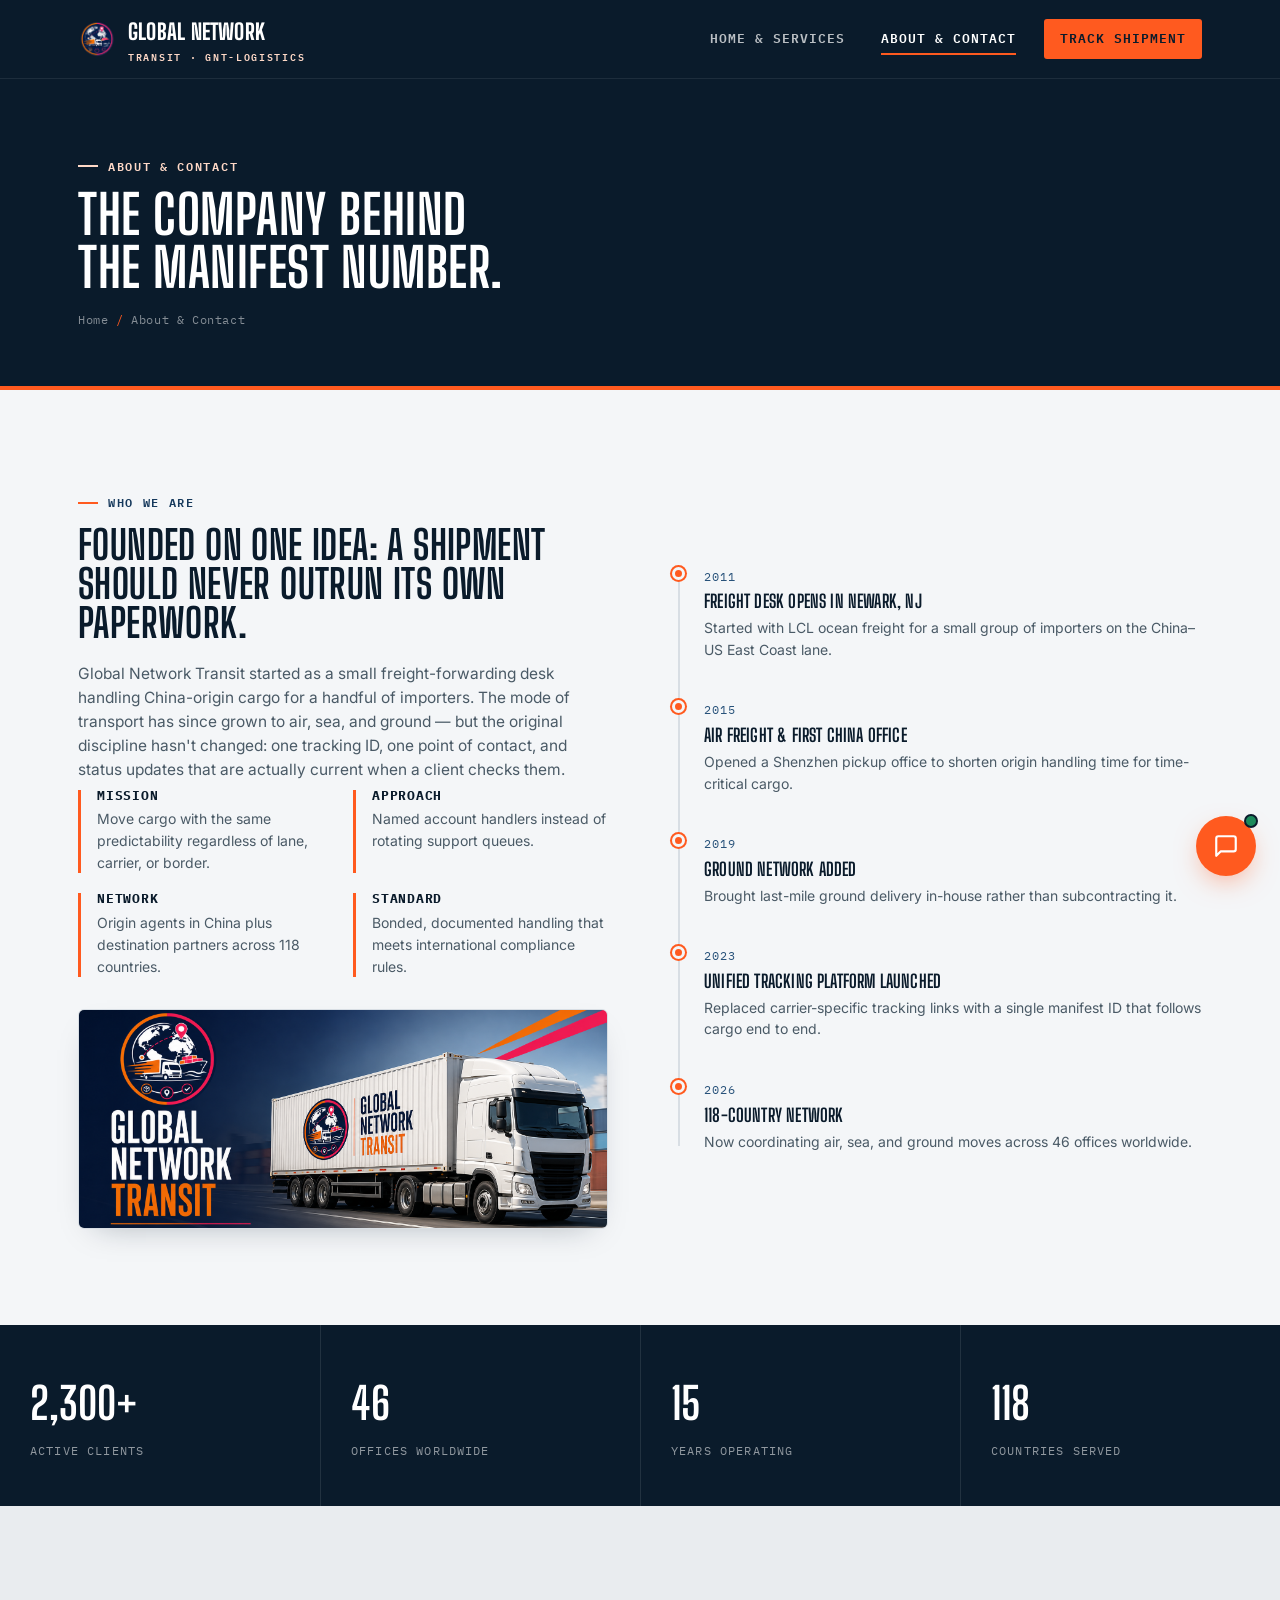
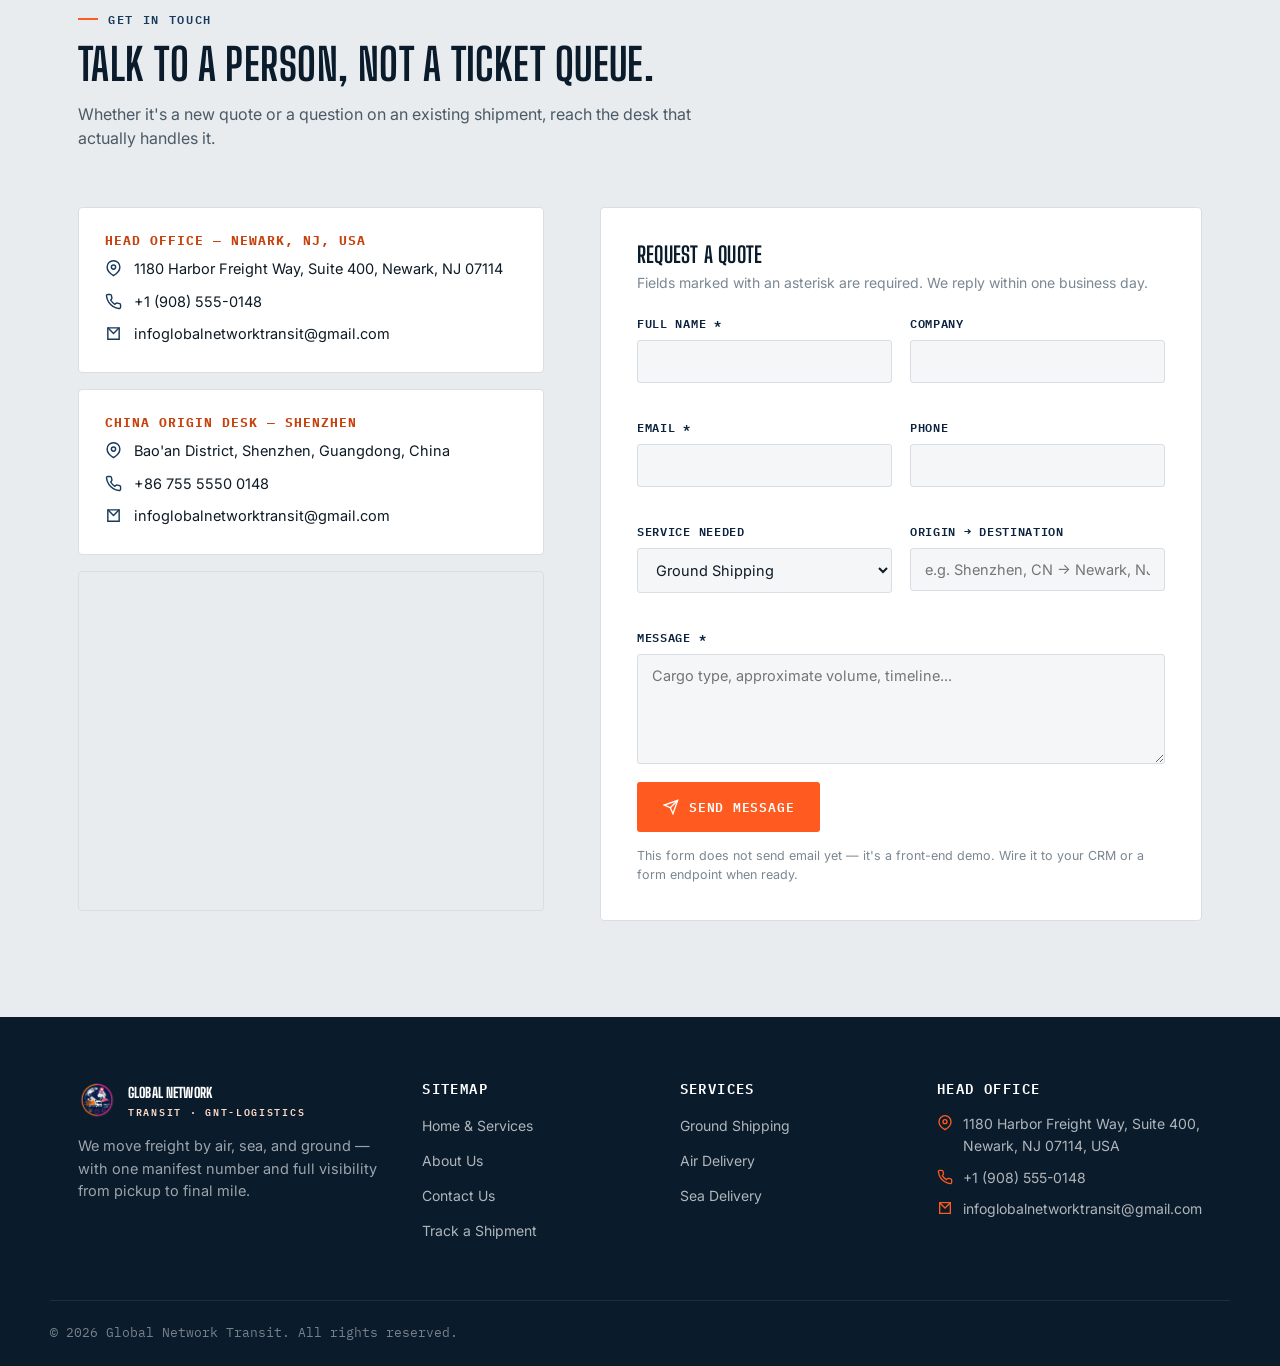
==== commit a75ff502: "added chatbot widget and updated images and content on the website." ====
--- a/about-contact.html
+++ b/about-contact.html
@@ -12,7 +12,7 @@
 <header class="site-header">
   <div class="wrap header-inner">
     <a href="index.html" class="brand">
-      <span class="brand-mark"><img src="assets/logo.svg" alt="Global Network Transit logo" class="brand-logo"></span>
+      <span class="brand-mark"><img src="image/logo.png" alt="Global Network Transit logo"></span>
       <span>Global Network<br><small>TRANSIT &middot; GNT-LOGISTICS</small></span>
     </a>
     <nav class="main-nav" aria-label="Primary">
@@ -37,18 +37,22 @@
     <div>
       <span class="eyebrow">Who We Are</span>
       <h2 style="margin-top:14px; font-size:clamp(28px,3.4vw,40px);">Founded on one idea: a shipment should never outrun its own paperwork.</h2>
-      <p style="margin-top:18px; font-size:15.5px; color:#4A5A66;">Global Network Transit started as a small freight-forwarding desk handling China-origin cargo for a handful of importers. The mode of transport has since grown to air, sea, and ground, but the original discipline hasn't changed: one tracking ID, one point of contact, and status updates that are actually current when a client checks them.</p>
+      <p style="margin-top:18px; font-size:15.5px; color:#4A5A66;">Global Network Transit started as a small freight-forwarding desk handling China-origin cargo for a handful of importers. The mode of transport has since grown to air, sea, and ground — but the original discipline hasn't changed: one tracking ID, one point of contact, and status updates that are actually current when a client checks them.</p>
       <div class="value-list">
         <div class="value-item"><h4>Mission</h4><p>Move cargo with the same predictability regardless of lane, carrier, or border.</p></div>
         <div class="value-item"><h4>Approach</h4><p>Named account handlers instead of rotating support queues.</p></div>
         <div class="value-item"><h4>Network</h4><p>Origin agents in China plus destination partners across 118 countries.</p></div>
         <div class="value-item"><h4>Standard</h4><p>Bonded, documented handling that meets international compliance rules.</p></div>
       </div>
+      <!-- Replace images/about-placeholder.jpg with a real team or office photo -->
+      <div class="media-frame" style="height:220px; margin-top:32px;">
+        <img src="image/hero-placeholder.png" alt="Global Network Transit team — replace with a real photo">
+      </div>
     </div>
     <div class="timeline">
       <div class="timeline-item"><span class="yr">2011</span><h4>Freight desk opens in Newark, NJ</h4><p>Started with LCL ocean freight for a small group of importers on the China–US East Coast lane.</p></div>
       <div class="timeline-item"><span class="yr">2015</span><h4>Air freight &amp; first China office</h4><p>Opened a Shenzhen pickup office to shorten origin handling time for time-critical cargo.</p></div>
-      <div class="timeline-item"><span class="yr">2019</span><h4>Ground network &amp; warehousing added</h4><p>Brought last-mile ground delivery and bonded warehousing in-house rather than subcontracting it.</p></div>
+      <div class="timeline-item"><span class="yr">2019</span><h4>Ground network added</h4><p>Brought last-mile ground delivery in-house rather than subcontracting it.</p></div>
       <div class="timeline-item"><span class="yr">2023</span><h4>Unified tracking platform launched</h4><p>Replaced carrier-specific tracking links with a single manifest ID that follows cargo end to end.</p></div>
       <div class="timeline-item"><span class="yr">2026</span><h4>118-country network</h4><p>Now coordinating air, sea, and ground moves across 46 offices worldwide.</p></div>
     </div>
@@ -78,14 +82,14 @@
           <h4>Head Office — Newark, NJ, USA</h4>
           <div class="line"><svg viewBox="0 0 24 24" fill="none" stroke="currentColor" stroke-width="2"><path d="M21 10c0 7-9 12-9 12s-9-5-9-12a9 9 0 0 1 18 0z"/><circle cx="12" cy="10" r="3"/></svg><span>1180 Harbor Freight Way, Suite 400, Newark, NJ 07114</span></div>
           <div class="line"><svg viewBox="0 0 24 24" fill="none" stroke="currentColor" stroke-width="2"><path d="M22 16.9v3a2 2 0 0 1-2.2 2 19.8 19.8 0 0 1-8.6-3.1 19.5 19.5 0 0 1-6-6 19.8 19.8 0 0 1-3.1-8.7A2 2 0 0 1 4.1 2h3a2 2 0 0 1 2 1.7c.1.9.3 1.8.6 2.7a2 2 0 0 1-.5 2.1L8 9.9a16 16 0 0 0 6 6l1.4-1.2a2 2 0 0 1 2.1-.5c.9.3 1.8.5 2.7.6a2 2 0 0 1 1.8 2.1z"/></svg><span>+1 (908) 555-0148</span></div>
-          <div class="line"><svg viewBox="0 0 24 24" fill="none" stroke="currentColor" stroke-width="2"><path d="M4 4h16v16H4z"/><path d="m4 4 8 8 8-8"/></svg><span>dispatch@globalnetworktransit.com</span></div>
+          <div class="line"><svg viewBox="0 0 24 24" fill="none" stroke="currentColor" stroke-width="2"><path d="M4 4h16v16H4z"/><path d="m4 4 8 8 8-8"/></svg><span>infoglobalnetworktransit@gmail.com</span></div>
         </div>
 
         <div class="contact-card">
           <h4>China Origin Desk — Shenzhen</h4>
           <div class="line"><svg viewBox="0 0 24 24" fill="none" stroke="currentColor" stroke-width="2"><path d="M21 10c0 7-9 12-9 12s-9-5-9-12a9 9 0 0 1 18 0z"/><circle cx="12" cy="10" r="3"/></svg><span>Bao'an District, Shenzhen, Guangdong, China</span></div>
           <div class="line"><svg viewBox="0 0 24 24" fill="none" stroke="currentColor" stroke-width="2"><path d="M22 16.9v3a2 2 0 0 1-2.2 2 19.8 19.8 0 0 1-8.6-3.1 19.5 19.5 0 0 1-6-6 19.8 19.8 0 0 1-3.1-8.7A2 2 0 0 1 4.1 2h3a2 2 0 0 1 2 1.7c.1.9.3 1.8.6 2.7a2 2 0 0 1-.5 2.1L8 9.9a16 16 0 0 0 6 6l1.4-1.2a2 2 0 0 1 2.1-.5c.9.3 1.8.5 2.7.6a2 2 0 0 1 1.8 2.1z"/></svg><span>+86 755 5550 0148</span></div>
-          <div class="line"><svg viewBox="0 0 24 24" fill="none" stroke="currentColor" stroke-width="2"><path d="M4 4h16v16H4z"/><path d="m4 4 8 8 8-8"/></svg><span>origin-cn@globalnetworktransit.com</span></div>
+          <div class="line"><svg viewBox="0 0 24 24" fill="none" stroke="currentColor" stroke-width="2"><path d="M4 4h16v16H4z"/><path d="m4 4 8 8 8-8"/></svg><span>infoglobalnetworktransit@gmail.com</span></div>
         </div>
 
         <div class="map-embed">
@@ -112,7 +116,6 @@
                 <option>Ground Shipping</option>
                 <option>Air Delivery</option>
                 <option>Sea Delivery</option>
-                <option>Warehousing</option>
                 <option>Not sure yet</option>
               </select>
             </div>
@@ -145,10 +148,10 @@
   <div class="wrap footer-grid">
     <div class="footer-brand">
       <a href="index.html" class="brand" style="color:white;">
-        <span class="brand-mark"><img src="assets/logo.svg" alt="Global Network Transit logo" class="brand-logo"></span>
+        <span class="brand-mark"><img src="image/logo.png" alt="Global Network Transit logo"></span>
         <span>Global Network<br><small>TRANSIT &middot; GNT-LOGISTICS</small></span>
       </a>
-      <p>We move freight by air, sea, and ground, with one manifest number and full visibility from pickup to final mile.</p>
+      <p>We move freight by air, sea, and ground — with one manifest number and full visibility from pickup to final mile.</p>
     </div>
     <div>
       <h4>Sitemap</h4>
@@ -165,7 +168,6 @@
         <li><a href="index.html#services">Ground Shipping</a></li>
         <li><a href="index.html#services">Air Delivery</a></li>
         <li><a href="index.html#services">Sea Delivery</a></li>
-        <li><a href="index.html#services">Warehousing</a></li>
       </ul>
     </div>
     <div>
@@ -196,5 +198,6 @@
 });
 </script>
 
+<script src="js/chat-widget.js"></script>
 </body>
-</html>
+</html>
--- a/css/style.css
+++ b/css/style.css
@@ -145,13 +145,16 @@
   padding:22px 0; font-size:13px; color:rgba(255,255,255,0.45);
   font-family:var(--font-mono);
 }
-.footer-social{ display:flex; gap:14px; }
-.footer-social a{
-  width:34px; height:34px; border:1px solid rgba(255,255,255,0.15);
-  border-radius:50%; display:flex; align-items:center; justify-content:center;
-}
-.footer-social svg{ width:15px; height:15px; }
-.footer-social a:hover{ border-color:var(--signal); color:var(--signal); }
+/* ---------------------------------------------------------------- logo image */
+.brand-mark img{ width:100%; height:100%; object-fit:cover; border-radius:3px; display:block; }
+
+/* ---------------------------------------------------------------- content images */
+.media-frame{
+  border-radius:6px; overflow:hidden; border:1px solid var(--line);
+  box-shadow:var(--shadow-soft);
+}
+.media-frame img{ width:100%; height:100%; object-fit:cover; display:block; }
+.media-frame.on-dark{ border-color:rgba(255,255,255,0.14); }
 
 /* ---------------------------------------------------------------- buttons */
 .btn{
@@ -278,16 +281,19 @@
 /* ---------------------------------------------------------------- reasons (why choose) */
 .reason-list{ display:flex; flex-direction:column; }
 .reason-row{
-  display:grid; grid-template-columns:96px 1fr 1fr; gap:32px;
-  align-items:start; padding:34px 0; border-top:1px solid rgba(255,255,255,0.1);
+  display:flex; align-items:center; gap:36px;
+  padding:30px 0; border-top:1px solid rgba(255,255,255,0.1);
 }
 .reason-row:last-child{ border-bottom:1px solid rgba(255,255,255,0.1); }
+.reason-row:nth-child(odd){ flex-direction:row-reverse; }
+.reason-img{ width:240px; height:170px; flex-shrink:0; }
+.reason-content{ flex:1; min-width:0; }
 .reason-code{
   font-family:var(--font-mono); font-size:13px; color:var(--signal);
-  letter-spacing:0.08em; padding-top:6px;
-}
-.reason-row h3{ font-size:24px; color:var(--white); }
-.reason-row p{ font-size:15px; color:rgba(255,255,255,0.65); padding-top:4px; }
+  letter-spacing:0.08em; display:block; margin-bottom:8px;
+}
+.reason-row h3{ font-size:24px; color:var(--white); margin-bottom:8px; }
+.reason-row p{ font-size:15px; color:rgba(255,255,255,0.65); max-width:520px; }
 
 /* ---------------------------------------------------------------- industries */
 .industry-grid{
@@ -553,8 +559,7 @@
   .stats-strip{ grid-template-columns:repeat(2,1fr); }
   .stat-block:nth-child(3){ border-left:none; }
   .hero-grid, .split, .contact-grid, .track-columns{ grid-template-columns:1fr; }
-  .reason-row{ grid-template-columns:60px 1fr; }
-  .reason-row p{ grid-column:2; }
+  .reason-img{ width:180px; height:130px; }
 }
 @media (max-width:720px){
   .main-nav{ display:none; }
@@ -563,4 +568,84 @@
   .footer-grid{ grid-template-columns:1fr; gap:32px; }
   .track-summary{ grid-template-columns:1fr 1fr; }
   .cta-inner{ flex-direction:column; align-items:flex-start; }
+  .reason-row, .reason-row:nth-child(odd){ flex-direction:column; align-items:stretch; gap:18px; padding:26px 0; }
+  .reason-img{ width:100%; height:180px; }
+}
+
+/* ============================================================ live chat widget */
+.chat-launcher{
+  position:fixed; right:24px; bottom:24px; z-index:900;
+  width:60px; height:60px; border-radius:50%; border:none;
+  background:var(--signal); color:var(--white);
+  display:flex; align-items:center; justify-content:center;
+  box-shadow:0 10px 28px -8px rgba(255,90,31,0.55);
+  transition:transform .15s ease, background .15s ease;
+}
+.chat-launcher:hover{ background:var(--signal-deep); transform:translateY(-2px); }
+.chat-launcher svg{ width:26px; height:26px; }
+.chat-launcher .chat-dot{
+  position:absolute; top:-2px; right:-2px; width:14px; height:14px; border-radius:50%;
+  background:var(--ok); border:2px solid var(--navy-900);
+}
+
+.chat-panel{
+  position:fixed; right:24px; bottom:96px; z-index:900;
+  width:340px; max-width:calc(100vw - 32px); max-height:min(520px, calc(100vh - 140px));
+  background:var(--white); border-radius:10px; box-shadow:0 24px 60px -16px rgba(10,27,43,0.45);
+  display:none; flex-direction:column; overflow:hidden; border:1px solid var(--line);
+}
+.chat-panel.open{ display:flex; }
+
+.chat-head{
+  background:var(--navy-900); color:var(--white); padding:16px 18px;
+  display:flex; align-items:center; gap:12px;
+}
+.chat-head .chat-avatar{
+  width:36px; height:36px; border-radius:50%; background:var(--signal);
+  display:flex; align-items:center; justify-content:center; flex-shrink:0;
+}
+.chat-head .chat-avatar svg{ width:19px; height:19px; }
+.chat-head-text{ flex:1; min-width:0; }
+.chat-head-text b{ font-family:var(--font-display); font-size:15px; letter-spacing:0.01em; text-transform:uppercase; display:block; }
+.chat-head-text span{ font-family:var(--font-mono); font-size:11px; color:rgba(255,255,255,0.6); display:flex; align-items:center; gap:6px; }
+.chat-head-text .status-dot{ width:7px; height:7px; border-radius:50%; background:var(--ok); display:inline-block; }
+.chat-close{ background:none; border:none; color:rgba(255,255,255,0.7); flex-shrink:0; }
+.chat-close:hover{ color:var(--white); }
+.chat-close svg{ width:18px; height:18px; }
+
+.chat-body{ flex:1; overflow-y:auto; padding:16px; background:var(--paper); display:flex; flex-direction:column; gap:10px; }
+.chat-msg{ max-width:85%; padding:10px 13px; border-radius:12px; font-size:13.5px; line-height:1.45; }
+.chat-msg.from-agent{ background:var(--white); border:1px solid var(--line); align-self:flex-start; border-bottom-left-radius:3px; }
+.chat-msg.from-user{ background:var(--navy-900); color:var(--white); align-self:flex-end; border-bottom-right-radius:3px; }
+.chat-msg.system{
+  align-self:center; background:transparent; color:#7A8792; font-family:var(--font-mono);
+  font-size:11px; text-align:center; max-width:100%;
+}
+
+.chat-quick{ display:flex; flex-wrap:wrap; gap:8px; padding:0 16px 12px; }
+.chat-quick button{
+  background:var(--white); border:1px solid var(--line); border-radius:20px;
+  padding:7px 13px; font-size:12px; color:var(--navy-800); font-family:var(--font-body);
+}
+.chat-quick button:hover{ border-color:var(--navy-700); }
+
+.chat-input-row{ border-top:1px solid var(--line); padding:12px 14px; display:flex; gap:8px; background:var(--white); }
+.chat-input-row input{
+  flex:1; border:1.5px solid var(--line); border-radius:20px; padding:10px 16px;
+  font-size:13.5px; color:var(--ink);
+}
+.chat-input-row input:focus{ outline:none; border-color:var(--navy-700); }
+.chat-send{
+  width:38px; height:38px; border-radius:50%; background:var(--signal); color:var(--white);
+  border:none; flex-shrink:0; display:flex; align-items:center; justify-content:center;
+}
+.chat-send:hover{ background:var(--signal-deep); }
+.chat-send svg{ width:16px; height:16px; }
+
+.chat-footnote{ font-family:var(--font-mono); font-size:10.5px; color:#9AA6B0; text-align:center; padding:8px 14px 12px; }
+.chat-footnote a{ color:var(--navy-700); text-decoration:underline; }
+
+@media (max-width:480px){
+  .chat-panel{ right:16px; bottom:88px; }
+  .chat-launcher{ right:16px; bottom:16px; }
 }
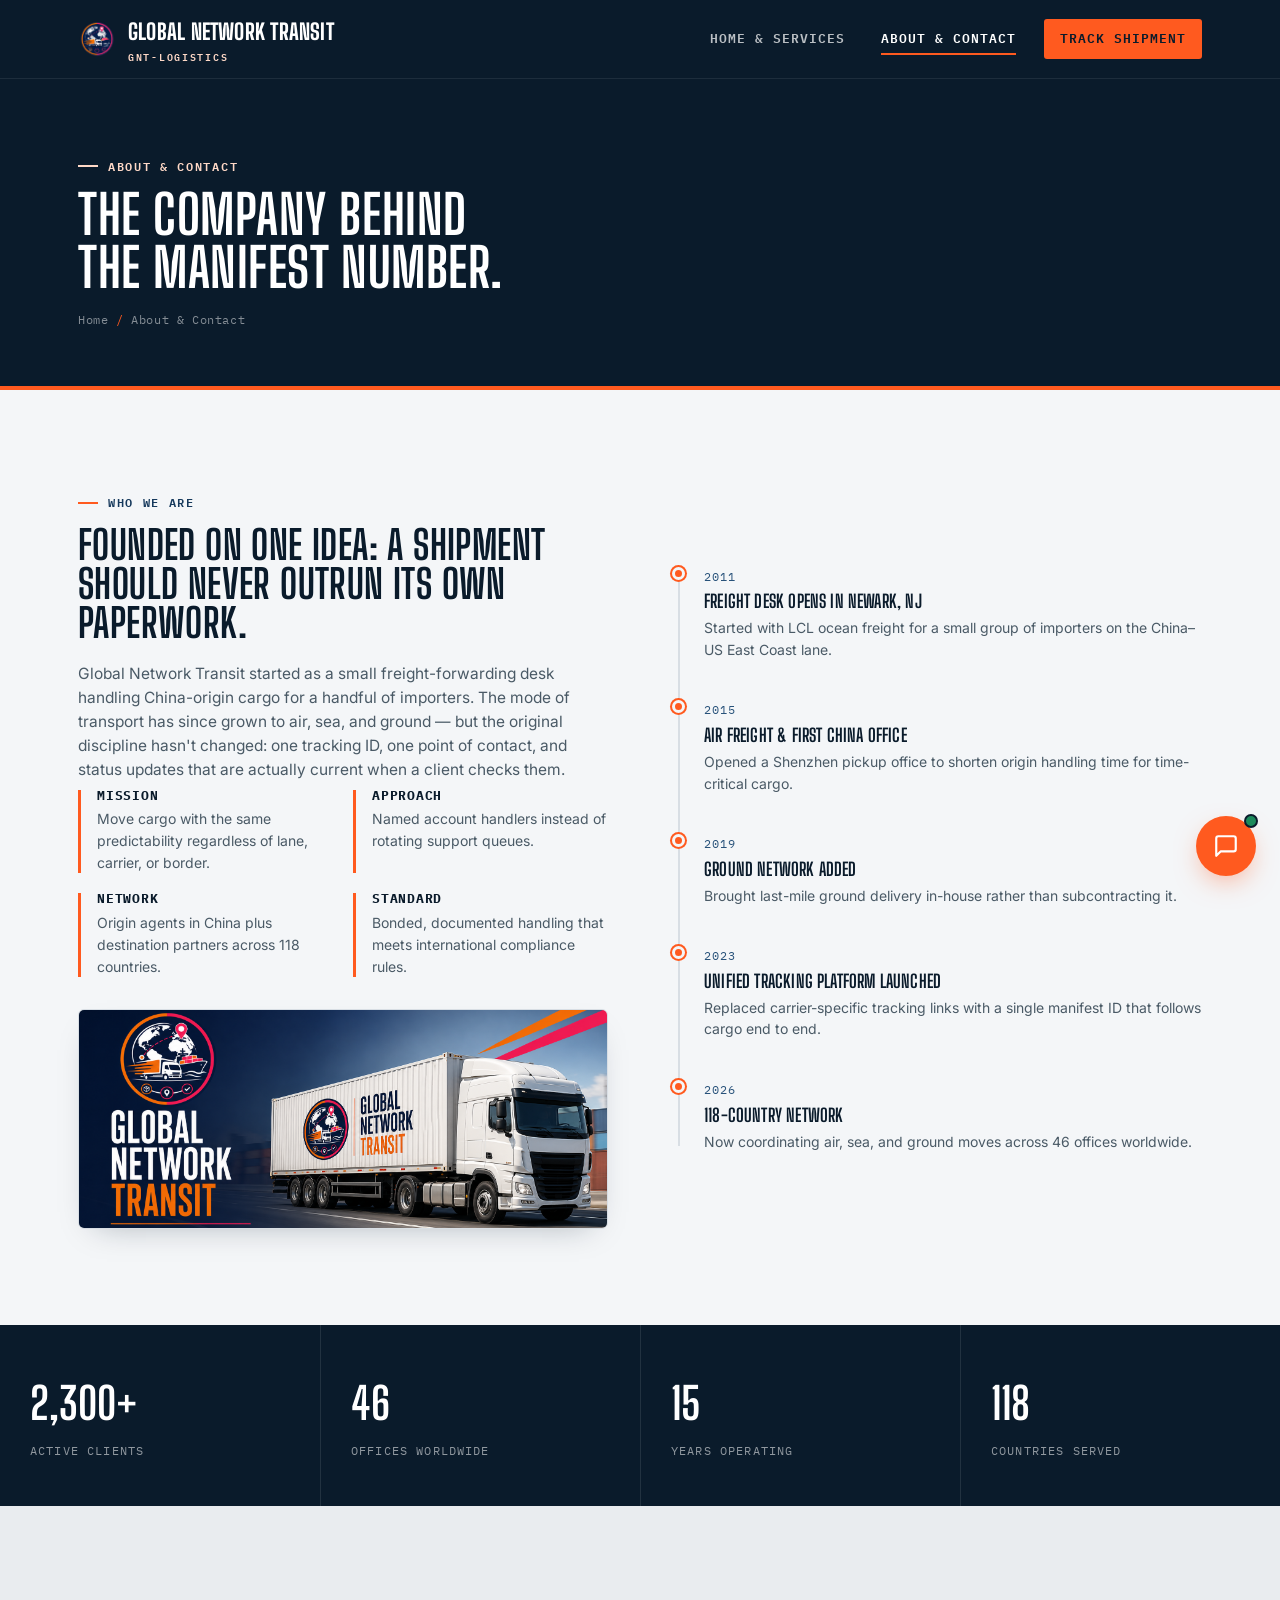
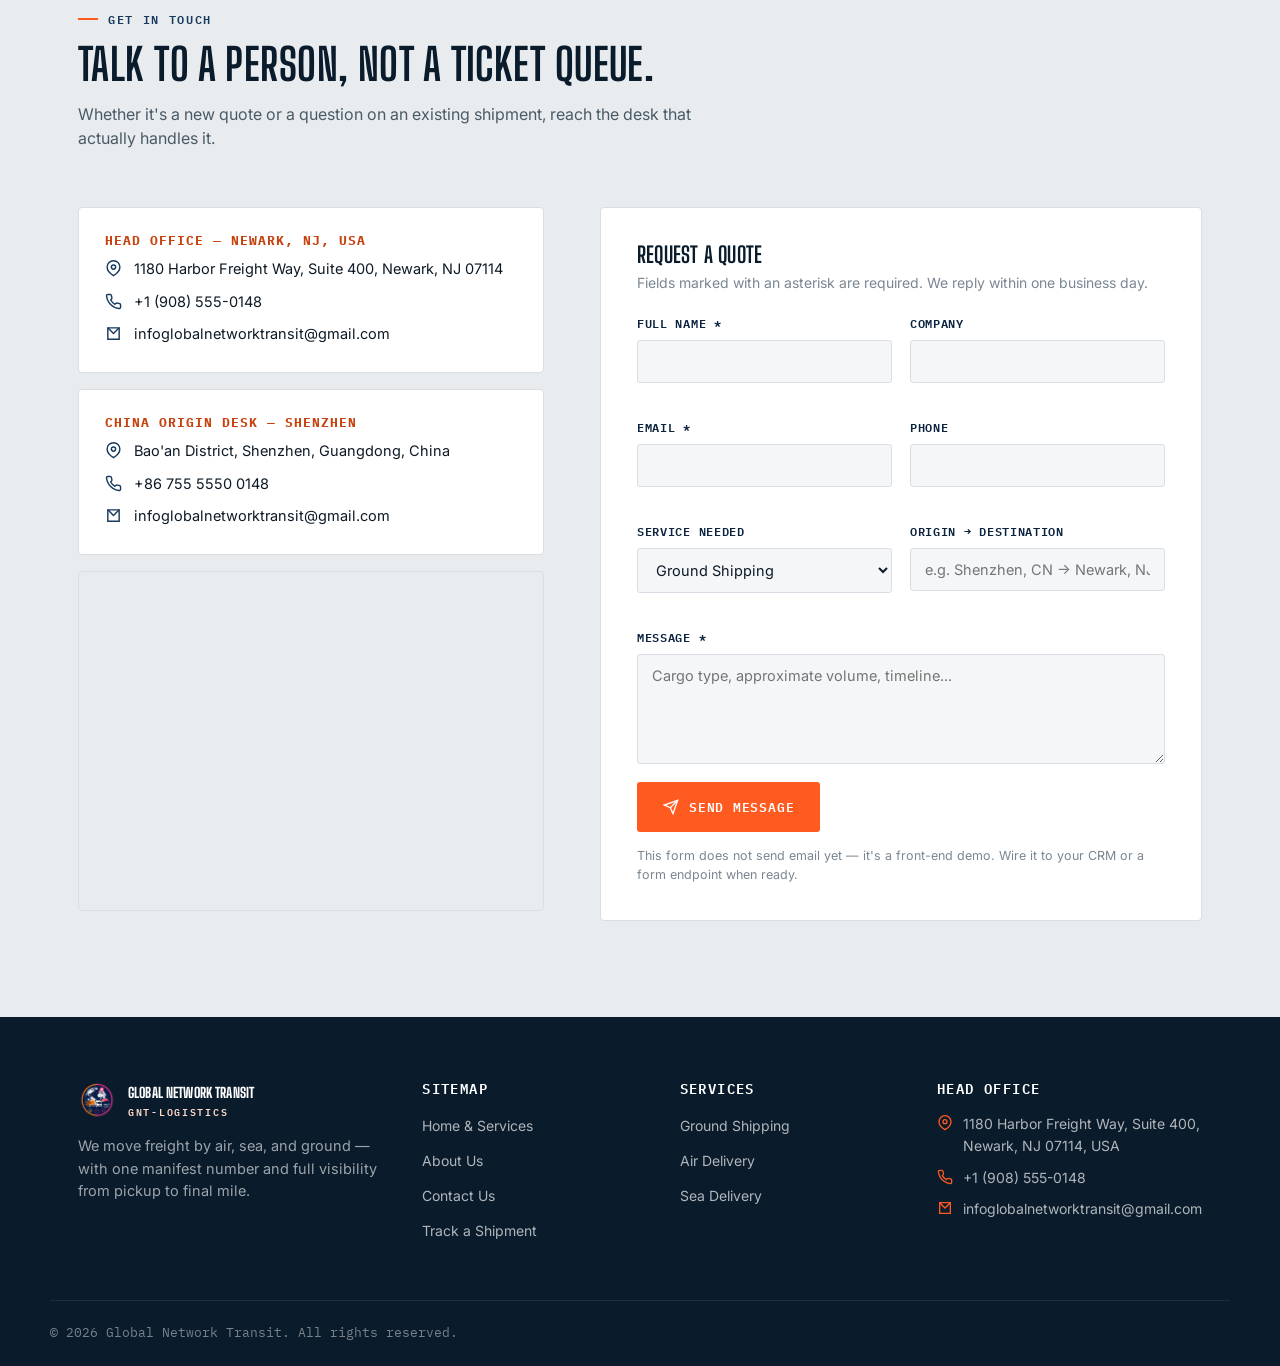
==== commit bfbe3bfc: "work on the logo and branding for the website. Updated the logo text to "Global Network TRANSIT" wit" ====
--- a/about-contact.html
+++ b/about-contact.html
@@ -13,7 +13,7 @@
   <div class="wrap header-inner">
     <a href="index.html" class="brand">
       <span class="brand-mark"><img src="image/logo.png" alt="Global Network Transit logo"></span>
-      <span>Global Network<br><small>TRANSIT &middot; GNT-LOGISTICS</small></span>
+      <span>Global Network TRANSIT<br><small>GNT-LOGISTICS</small></span>
     </a>
     <nav class="main-nav" aria-label="Primary">
       <a href="index.html">Home &amp; Services</a>
@@ -149,7 +149,7 @@
     <div class="footer-brand">
       <a href="index.html" class="brand" style="color:white;">
         <span class="brand-mark"><img src="image/logo.png" alt="Global Network Transit logo"></span>
-        <span>Global Network<br><small>TRANSIT &middot; GNT-LOGISTICS</small></span>
+        <span>Global Network TRANSIT<br><small>GNT-LOGISTICS</small></span>
       </a>
       <p>We move freight by air, sea, and ground — with one manifest number and full visibility from pickup to final mile.</p>
     </div>
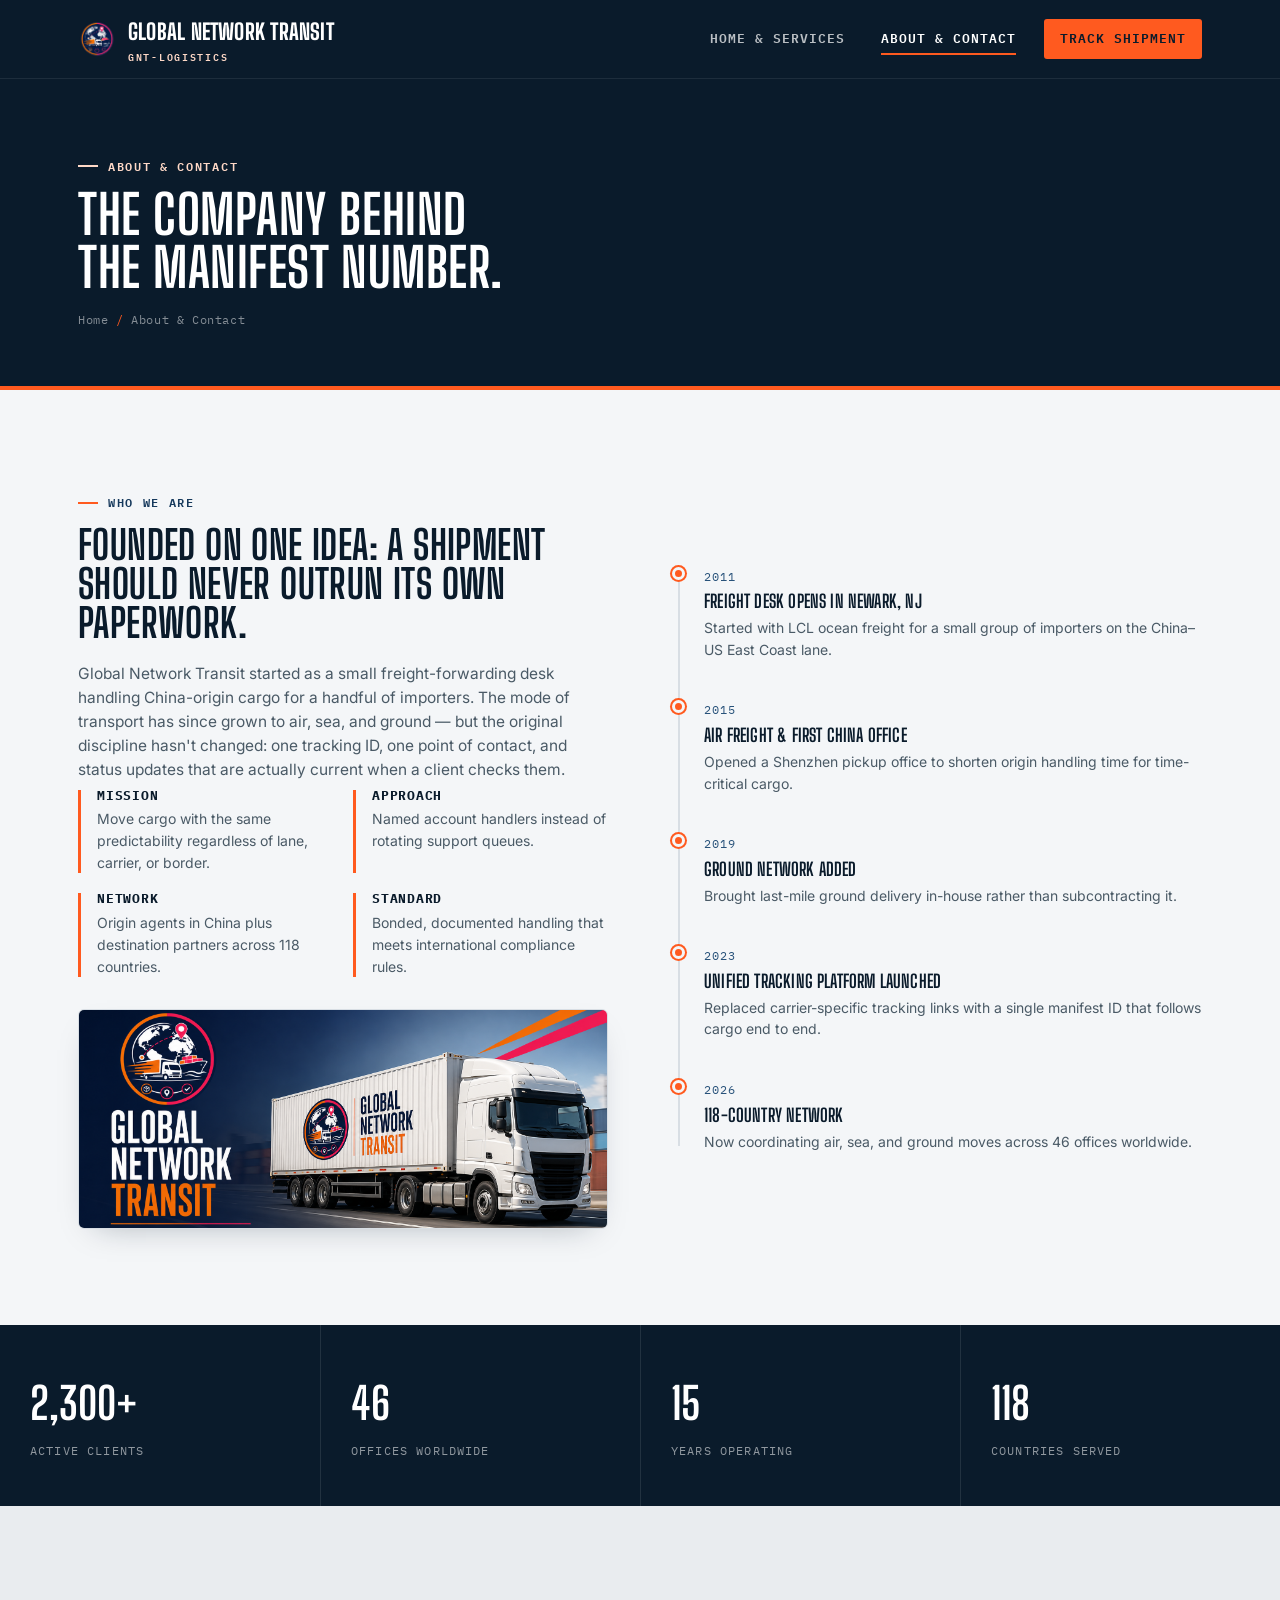
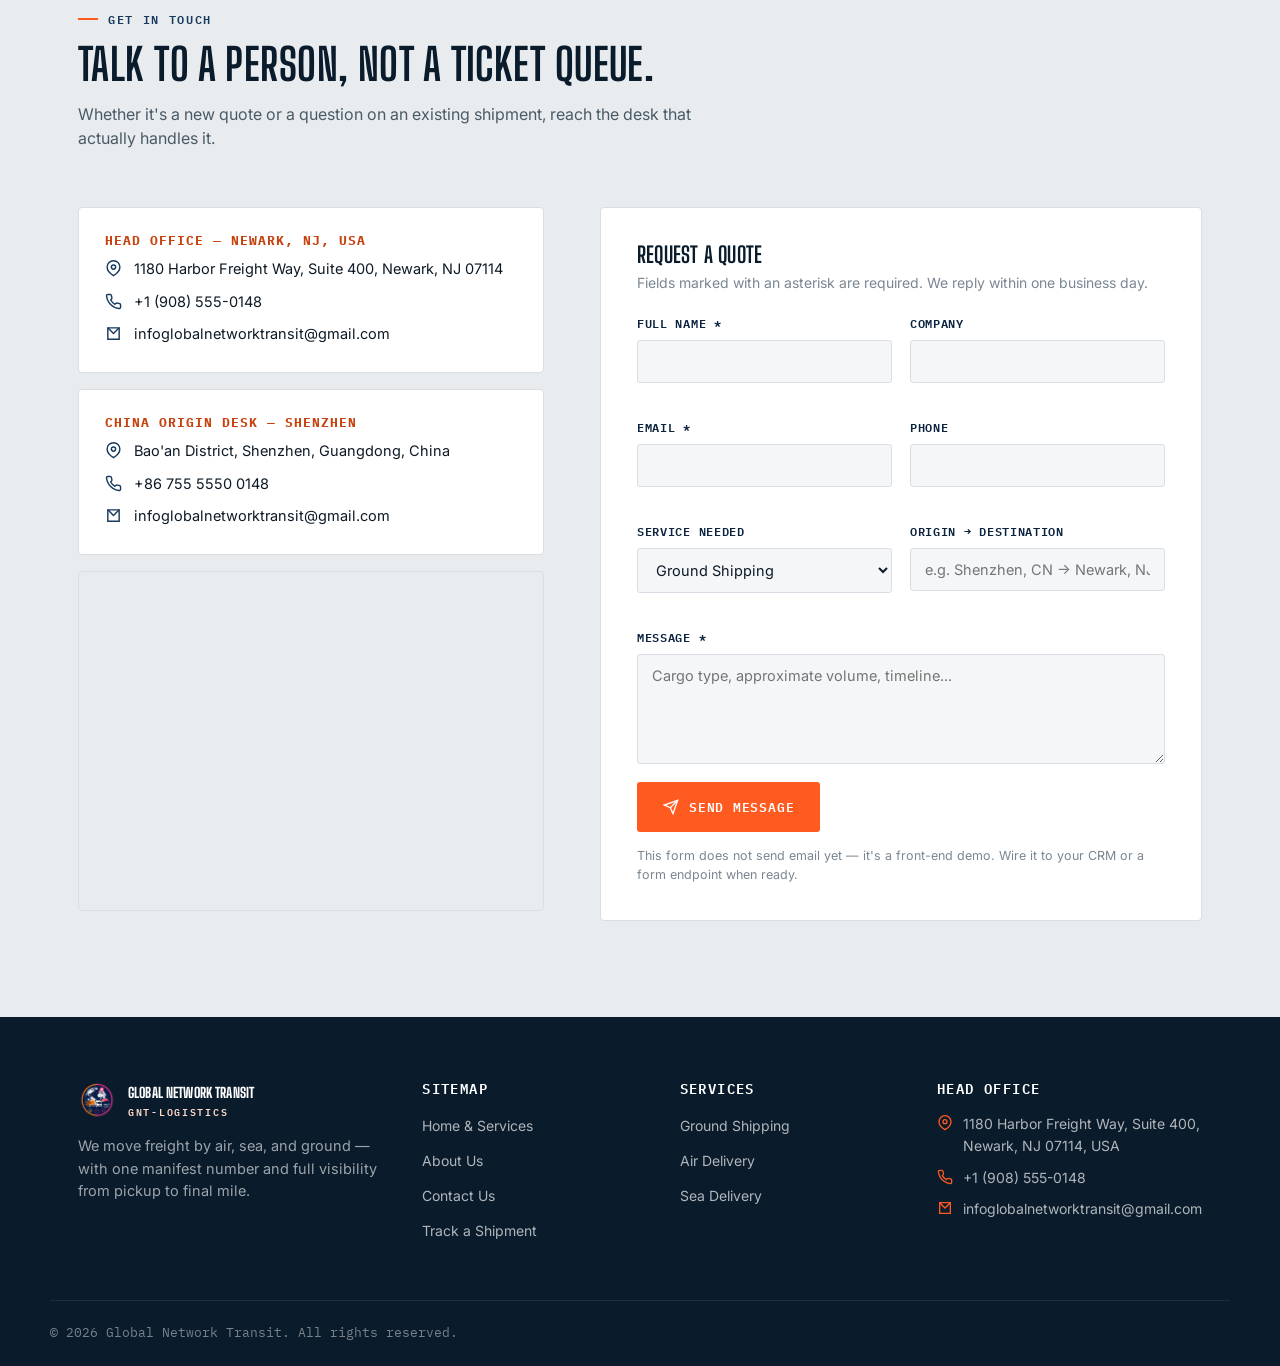
==== commit 3843306d: "change chatlive to gnt-logistics in the footer and header of all pages" ====
--- a/about-contact.html
+++ b/about-contact.html
@@ -198,6 +198,17 @@
 });
 </script>
 
-<script src="js/chat-widget.js"></script>
+<!-- ===== Tawk.to live chat — replace YOUR_PROPERTY_ID/YOUR_WIDGET_ID after signup, see instructions ===== -->
+<script type="text/javascript">
+var Tawk_API=Tawk_API||{}, Tawk_LoadStart=new Date();
+(function(){
+var s1=document.createElement("script"),s0=document.getElementsByTagName("script")[0];
+s1.async=true;
+s1.src='https://embed.tawk.to/6a6064bfaa83a11d48ca6443/1ju48j3qc';
+s1.charset='UTF-8';
+s1.setAttribute('crossorigin','*');
+s0.parentNode.insertBefore(s1,s0);
+})();
+</script>
 </body>
 </html>
